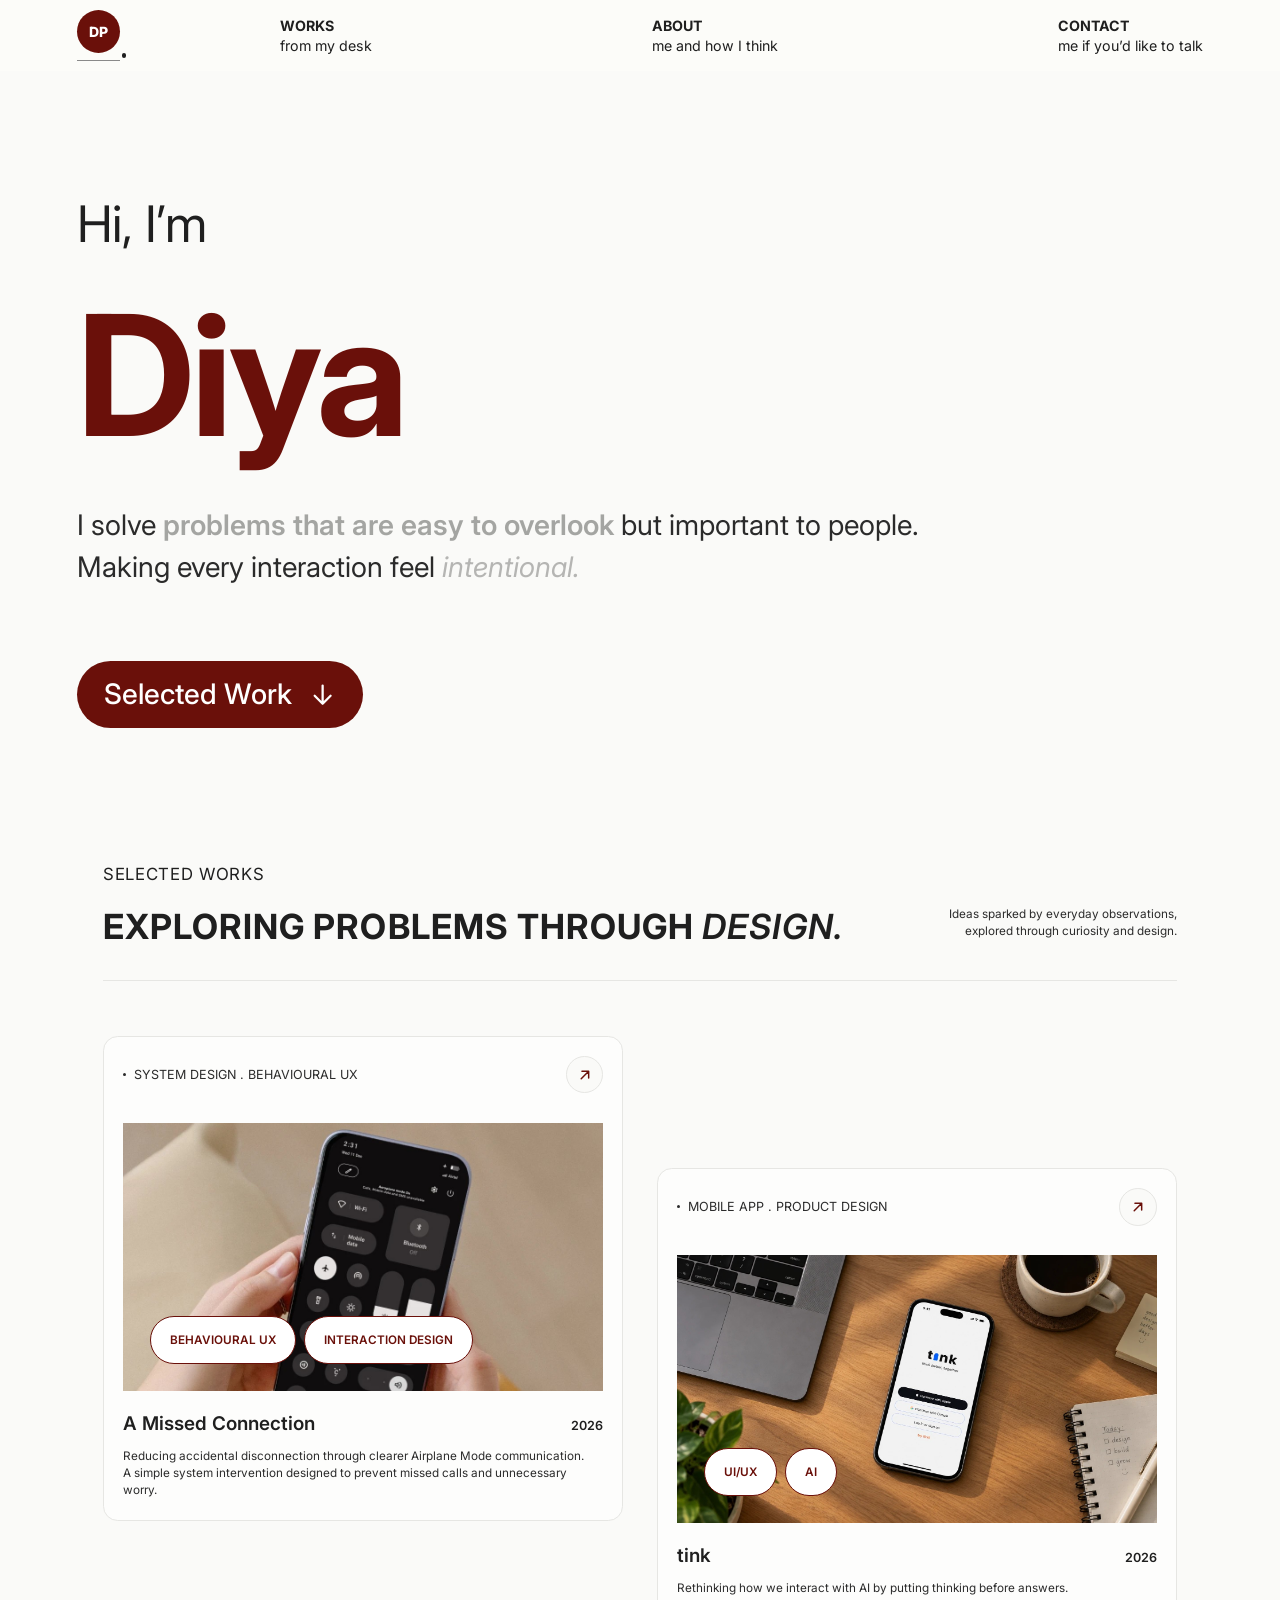
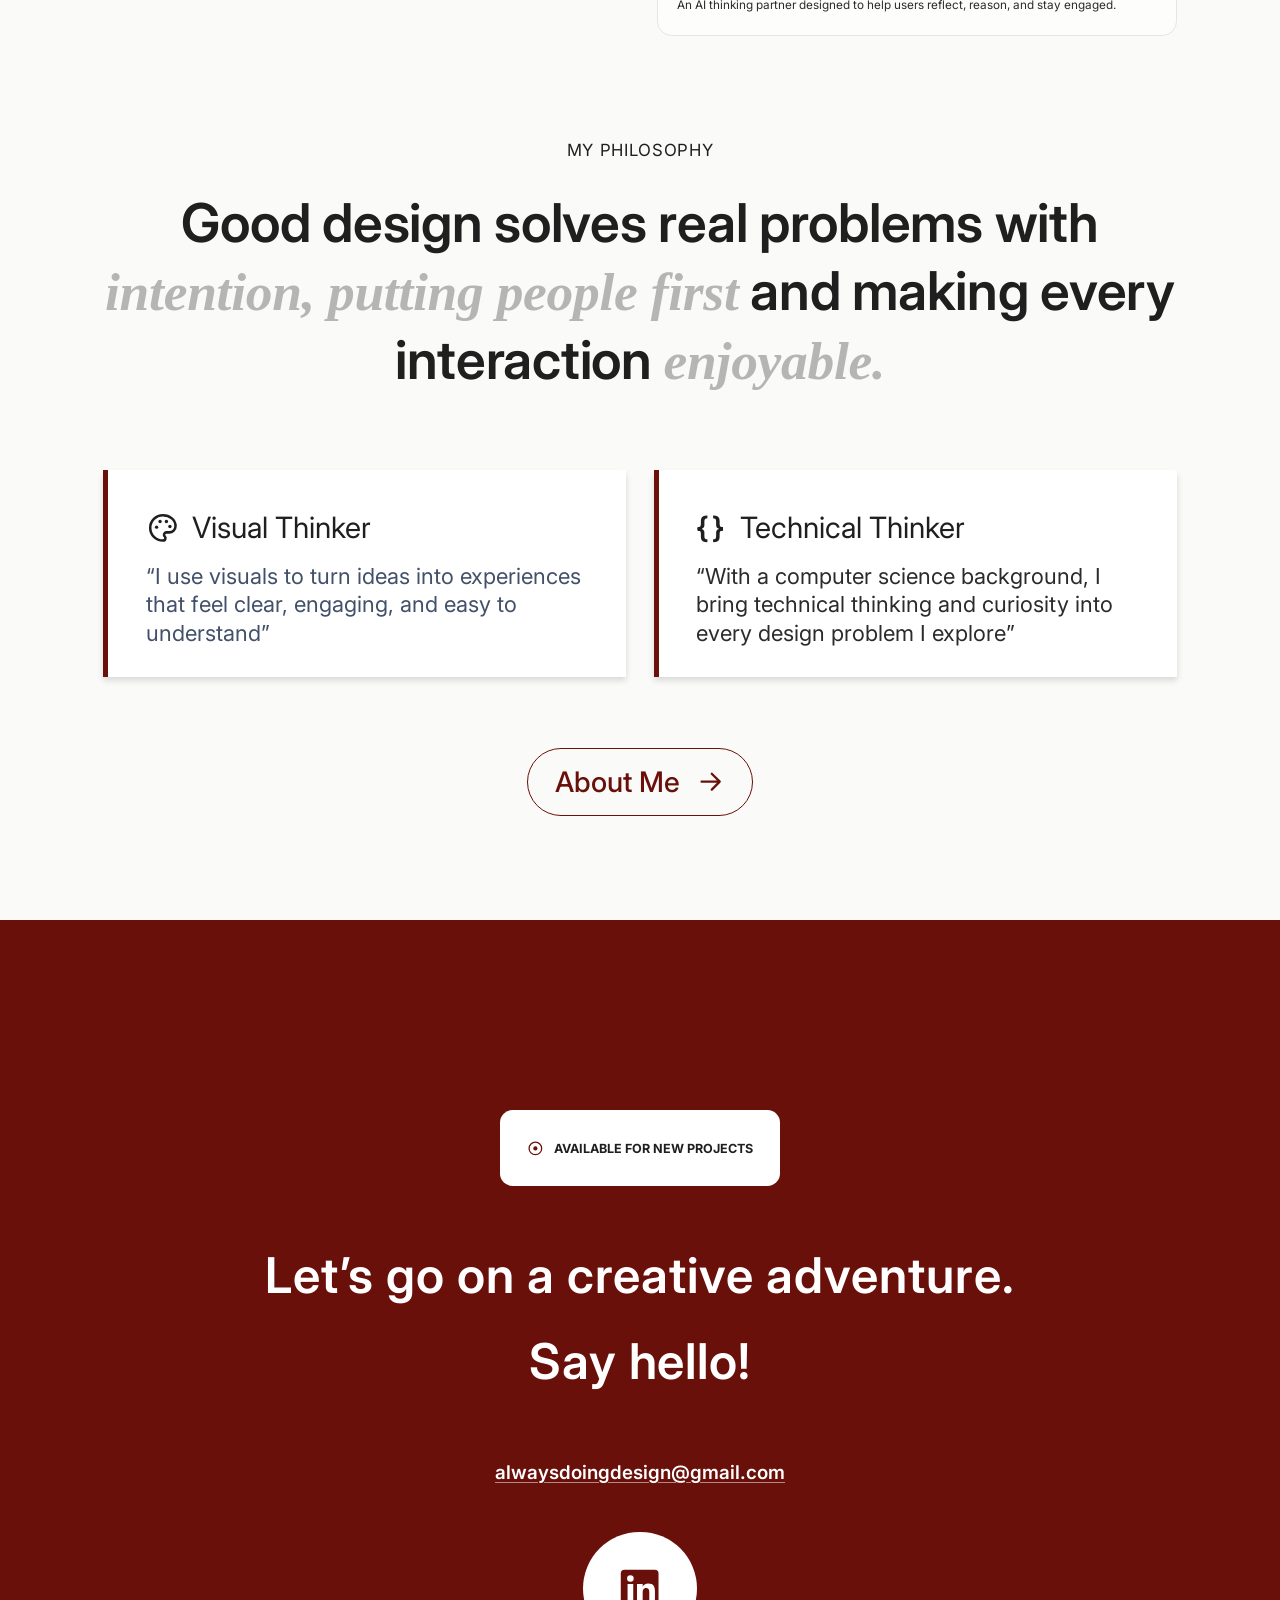
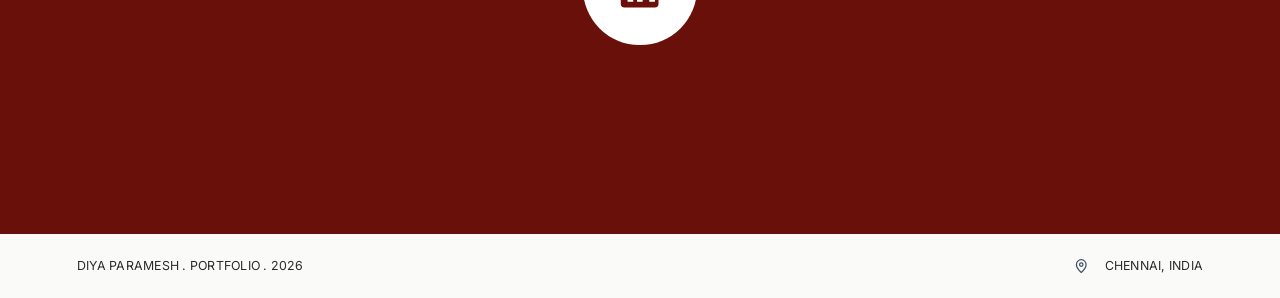
==== index.html @ 877770ba "Site-wide polish from a full audit - Add a DP favicon, theme colour and link-preview (Open Graph) ta" ====
<!doctype html>
<html lang="en">
<head>
  <meta charset="utf-8" />
  <meta name="viewport" content="width=device-width, initial-scale=1" />
  <title>Diya Paramesh · Portfolio</title>
  <meta name="description" content="Diya Paramesh — designer solving problems that are easy to overlook but important to people." />
  <link rel="icon" href="favicon.svg" type="image/svg+xml" />
  <meta name="theme-color" content="#fafaf8" />
  <meta property="og:type" content="website" />
  <meta property="og:title" content="Diya Paramesh · Portfolio" />
  <meta property="og:description" content="Diya Paramesh — designer solving problems that are easy to overlook but important to people." />
  <link rel="preconnect" href="https://fonts.googleapis.com" />
  <link rel="preconnect" href="https://fonts.gstatic.com" crossorigin />
  <link href="https://fonts.googleapis.com/css2?family=Inter:ital,wght@0,400;0,500;0,600;0,700;0,800;1,400;1,500;1,600&family=Tinos:ital,wght@1,700&display=swap" rel="stylesheet" />
  <link rel="stylesheet" href="styles.css" />
  <link rel="stylesheet" href="cursor.css" />
</head>
<body style="--cursor: #69100a">
  <header class="site-header">
    <div class="container header-inner">
      <a class="logo" href="index.html" aria-label="Diya Paramesh, home">
        <span class="logo-mark">DP</span>
        <span class="logo-dot" aria-hidden="true"></span>
      </a>
      <nav class="nav" aria-label="Main">
        <a href="#work"><strong>Works</strong><span>from my desk</span></a>
        <a href="#philosophy"><strong>About</strong><span>me and how I think</span></a>
        <a href="#contact"><strong>Contact</strong><span>me if you’d like to talk</span></a>
      </nav>
    </div>
  </header>

  <main>
    <section class="hero container">
      <p class="hero-hi">Hi, I’m</p>
      <h1 class="hero-name">Diya</h1>
      <p class="hero-text">
        I solve <b>problems that are easy to overlook</b> but important to people.<br />
        Making every interaction feel <i>intentional.</i>
      </p>
      <a class="btn btn-solid" href="#work">
        Selected Work
        <svg viewBox="0 0 24 24" aria-hidden="true"><path d="M12 4v16M5 13l7 7 7-7" /></svg>
      </a>
    </section>

    <section class="works container-narrow" id="work">
      <div class="works-head">
        <div>
          <p class="eyebrow">Selected Works</p>
          <h2 class="works-title">Exploring problems through <em>design.</em></h2>
        </div>
        <p class="works-blurb">Ideas sparked by everyday observations,<br />explored through curiosity and design.</p>
      </div>

      <div class="work-grid">
        <a class="work-card" href="missed-connection.html" data-cursor="View">
          <div class="work-meta">
            <span class="work-tags"><span class="bullet"></span>System Design . Behavioural UX</span>
            <span class="arrow-circle" aria-hidden="true">
              <svg viewBox="0 0 24 24"><path d="M7 17 17 7M8 7h9v9" /></svg>
            </span>
          </div>
          <div class="work-image">
            <img src="assets/work-missed-connection.jpg" alt="Hands holding a phone showing the control centre" loading="lazy" onerror="this.remove()" />
            <div class="pills">
              <span class="pill">Behavioural UX</span>
              <span class="pill">Interaction Design</span>
            </div>
          </div>
          <div class="work-title-row">
            <h3>A Missed Connection</h3>
            <span class="year">2026</span>
          </div>
          <p class="work-desc">
            Reducing accidental disconnection through clearer Airplane Mode communication.<br />
            A simple system intervention designed to prevent missed calls and unnecessary worry.
          </p>
        </a>

        <a class="work-card work-card-offset" href="tink.html" data-cursor="View">
          <div class="work-meta">
            <span class="work-tags"><span class="bullet"></span>Mobile App . Product Design</span>
            <span class="arrow-circle" aria-hidden="true">
              <svg viewBox="0 0 24 24"><path d="M7 17 17 7M8 7h9v9" /></svg>
            </span>
          </div>
          <div class="work-image">
            <img src="assets/work-tink.jpg" alt="The tink app on a phone lying on a wooden desk" loading="lazy" onerror="this.remove()" />
            <div class="pills">
              <span class="pill">UI/UX</span>
              <span class="pill">AI</span>
            </div>
          </div>
          <div class="work-title-row">
            <h3>tink</h3>
            <span class="year">2026</span>
          </div>
          <p class="work-desc">
            Rethinking how we interact with AI by putting thinking before answers.<br />
            An AI thinking partner designed to help users reflect, reason, and stay engaged.
          </p>
        </a>
      </div>
    </section>

    <section class="philosophy container-narrow" id="philosophy">
      <p class="eyebrow eyebrow-center">My Philosophy</p>
      <h2 class="philosophy-title">
        Good design solves real problems with
        <span class="serif">intention, putting people first</span> and making
        every interaction <span class="serif">enjoyable.</span>
      </h2>

      <div class="thinker-grid">
        <article class="thinker">
          <h3>
            <svg viewBox="0 0 24 24" aria-hidden="true">
              <path d="M12 3a9 9 0 0 0 0 18c1.1 0 1.8-.8 1.8-1.7 0-.5-.2-.9-.5-1.2-.3-.3-.5-.7-.5-1.2 0-.9.8-1.7 1.7-1.7h2A4.5 4.5 0 0 0 21 10.7C21 6.4 17 3 12 3Z" />
              <circle cx="7.5" cy="11.5" r="1.2" /><circle cx="10" cy="7.5" r="1.2" /><circle cx="14.5" cy="7.5" r="1.2" /><circle cx="17" cy="11" r="1.2" />
            </svg>
            Visual Thinker
          </h3>
          <p class="quote-blue">“I use visuals to turn ideas into experiences that feel clear, engaging, and easy to understand”</p>
        </article>
        <article class="thinker">
          <h3><span class="braces" aria-hidden="true">{}</span> Technical Thinker</h3>
          <p>“With a computer science background, I bring technical thinking and curiosity into every design problem I explore”</p>
        </article>
      </div>

      <div class="center">
        <a class="btn btn-outline" href="about.html">
          About Me
          <svg viewBox="0 0 24 24" aria-hidden="true"><path d="M4 12h16M13 5l7 7-7 7" /></svg>
        </a>
      </div>
    </section>
  </main>

  <footer>
    <section class="cta" id="contact">
      <span class="badge">
        <svg viewBox="0 0 24 24" aria-hidden="true"><circle cx="12" cy="12" r="9" /><circle class="fill" cx="12" cy="12" r="3" /></svg>
        Available for new projects
      </span>
      <h2>Let’s go on a creative adventure.<br />Say hello!</h2>
      <a class="email" href="mailto:alwaysdoingdesign@gmail.com">alwaysdoingdesign@gmail.com</a>
      <a class="social" href="https://www.linkedin.com/in/diyaparamesh" target="_blank" rel="noopener" aria-label="LinkedIn">
        <svg viewBox="0 0 24 24" aria-hidden="true"><path d="M4 2h16a2 2 0 0 1 2 2v16a2 2 0 0 1-2 2H4a2 2 0 0 1-2-2V4a2 2 0 0 1 2-2Zm1.6 7.6V19h3V9.6h-3Zm1.5-4.7a1.75 1.75 0 1 0 0 3.5 1.75 1.75 0 0 0 0-3.5ZM10.6 9.6V19h3v-4.9c0-1.3.3-2.5 1.9-2.5s1.6 1.5 1.6 2.6V19h3v-5.4c0-2.6-.6-4.3-3.6-4.3-1.4 0-2.4.8-2.8 1.5h-.1V9.6h-3Z" /></svg>
      </a>
    </section>
    <div class="bottom-bar container">
      <span>Diya Paramesh . Portfolio . 2026</span>
      <span class="location">
        <svg viewBox="0 0 24 24" aria-hidden="true"><path d="M12 21s-7-6.1-7-11.5a7 7 0 0 1 14 0C19 14.9 12 21 12 21Z" /><circle cx="12" cy="9.5" r="2.5" /></svg>
        Chennai, India
      </span>
    </div>
  </footer>
  <script src="cursor.js" defer></script>
</body>
</html>
---- styles.css ----
/* Sizes are written in design units (--u): 1u is one pixel of the
   773px-wide design. The 537u content column fills the viewport (capped
   at 1440px) less a side margin of 6vw, kept between 24px and 96px. */
:root {
  --gutter: clamp(24px, 6vw, 96px);
  --u: calc((min(100vw, 1440px) - 2 * var(--gutter)) / 537);
  /* Nav bar and footer keep the design's original scale. */
  --n: calc(min(100vw, 1440px) / 773);
  --maroon: #6a100a;
  --bg: #fafaf8;
  --ink: #1f1f1f;
  --text: #2b2b2b;
  --muted: #a4a5a2;
  --light: #b5b5b3;
  --line: #e6e6e3;
  --card: #fdfdfc;
  --blue: #42506a;
  --sans: "Inter", system-ui, -apple-system, "Segoe UI", sans-serif;
  --serif: "Tinos", "Times New Roman", Times, serif;
}

*, *::before, *::after { box-sizing: border-box; }

html { scroll-behavior: smooth; }

section[id] { scroll-margin-top: calc(40 * var(--u)); }

.cta { scroll-margin-top: 0; }

body {
  margin: 0;
  background: var(--bg);
  color: var(--text);
  font-family: var(--sans);
  -webkit-font-smoothing: antialiased;
  overflow-x: hidden;
}

h1, h2, h3, p { margin: 0; }
a { color: inherit; text-decoration: none; }
img { display: block; max-width: 100%; }

svg {
  fill: none;
  stroke: currentColor;
  stroke-width: 2;
  stroke-linecap: round;
  stroke-linejoin: round;
}

.container {
  width: calc(537 * var(--u));
  margin: 0 auto;
}

.container-narrow {
  width: calc(512 * var(--u));
  margin: 0 auto;
}

/* Header */

.site-header { background: #fcfcf9; }

.header-inner {
  display: flex;
  align-items: center;
  height: calc(42.94 * var(--n));
}

.logo {
  position: relative;
  display: inline-block;
  padding-bottom: calc(4 * var(--n));
  border-bottom: 1px solid #8a8a8a;
  flex-shrink: 0;
}

.logo-mark {
  display: grid;
  place-items: center;
  width: calc(26 * var(--n));
  height: calc(26 * var(--n));
  border-radius: 50%;
  background: var(--maroon);
  color: #fff;
  font-weight: 800;
  font-size: calc(8.5 * var(--n));
  letter-spacing: -0.04em;
}

.logo-dot {
  position: absolute;
  right: calc(-4 * var(--n));
  bottom: calc(1 * var(--n));
  width: calc(3 * var(--n));
  height: calc(3 * var(--n));
  border-radius: 50%;
  background: var(--ink);
}

.nav {
  flex: 1;
  display: flex;
  justify-content: space-between;
  margin-left: calc(97 * var(--n));
}

.nav a {
  display: flex;
  flex-direction: column;
  gap: calc(2 * var(--n));
  font-size: max(calc(8.59 * var(--n)), 11px);
  color: var(--ink);
}

.nav strong {
  font-weight: 700;
  text-transform: uppercase;
}

.nav a:hover strong { color: var(--maroon); }

/* Hero */

.hero { padding-top: calc(58 * var(--u)); }

.hero-hi {
  font-size: calc(24 * var(--u));
  color: var(--ink);
  letter-spacing: -0.01em;
}

.hero-name {
  margin-top: calc(14 * var(--u));
  font-size: calc(80 * var(--u));
  line-height: 1.1;
  font-weight: 700;
  letter-spacing: -0.02em;
  color: var(--maroon);
}

.hero-text {
  margin-top: calc(18 * var(--u));
  font-size: calc(13.5 * var(--u));
  line-height: calc(20 * var(--u));
  color: var(--text);
}

.hero-text b { font-weight: 600; color: var(--muted); }
.hero-text i { color: var(--light); }

/* Buttons */

.btn {
  display: inline-flex;
  align-items: center;
  gap: calc(8 * var(--u));
  height: calc(32 * var(--u));
  padding: 0 calc(13 * var(--u));
  border-radius: 999px;
  font-size: calc(13.5 * var(--u));
  font-weight: 500;
  transition: background-color 0.2s, color 0.2s, transform 0.2s;
}

.btn svg {
  width: calc(13 * var(--u));
  height: calc(13 * var(--u));
}

.btn-solid {
  margin-top: calc(34 * var(--u));
  background: var(--maroon);
  color: #fff;
}

.btn-solid:hover { background: #4f0b07; }

.btn-outline {
  border: 1px solid var(--maroon);
  color: var(--maroon);
}

.btn-outline:hover {
  background: var(--maroon);
  color: #fff;
}

/* Selected works */

.works { margin-top: 136px; }

.eyebrow {
  font-size: max(calc(8 * var(--u)), 11px);
  text-transform: uppercase;
  letter-spacing: 0.04em;
  color: var(--ink);
}

.works-head {
  display: flex;
  align-items: flex-end;
  justify-content: space-between;
  gap: calc(16 * var(--u));
  padding-bottom: calc(16 * var(--u));
  border-bottom: 1px solid var(--line);
}

.works-title {
  margin-top: calc(10 * var(--u));
  font-size: calc(16.5 * var(--u));
  font-weight: 700;
  text-transform: uppercase;
  letter-spacing: 0.03em;
  color: var(--ink);
}

.works-title em { font-weight: 600; }

.works-blurb {
  flex-shrink: 0;
  padding-bottom: calc(3 * var(--u));
  font-size: max(calc(5.6 * var(--u)), 11px);
  line-height: 1.45;
  text-align: right;
  color: var(--text);
}

.work-grid {
  display: grid;
  grid-template-columns: 1fr 1fr;
  gap: calc(16 * var(--u));
  align-items: start;
  padding: calc(26 * var(--u)) 0 0;
}

.work-card {
  display: block;
  padding: calc(9 * var(--u)) calc(9 * var(--u)) calc(10 * var(--u));
  background: var(--card);
  border: 1px solid var(--line);
  border-radius: calc(7 * var(--u));
  transition: transform 0.25s, box-shadow 0.25s;
}

.work-card:hover {
  transform: translateY(-3px);
  box-shadow: 0 10px 24px rgba(0, 0, 0, 0.06);
}

.work-card-offset { margin-top: calc(63 * var(--u)); }

.work-meta {
  display: flex;
  align-items: center;
  justify-content: space-between;
  min-height: calc(18 * var(--u));
}

.work-tags {
  display: inline-flex;
  align-items: center;
  gap: calc(4 * var(--u));
  font-size: max(calc(6 * var(--u)), 11px);
  text-transform: uppercase;
  color: var(--text);
}

.bullet {
  width: 3px;
  height: 3px;
  border-radius: 50%;
  background: currentColor;
}

.arrow-circle {
  display: grid;
  place-items: center;
  width: max(calc(18 * var(--u)), 26px);
  height: max(calc(18 * var(--u)), 26px);
  border: 1px solid var(--line);
  border-radius: 50%;
  background: var(--bg);
  color: var(--maroon);
  transition: background-color 0.3s, border-color 0.3s, color 0.3s;
}

.arrow-circle svg {
  width: 50%;
  height: 50%;
  transition: transform 0.3s ease;
}

/* On hover the button fills maroon and the arrow turns to point right. */
.work-card:hover .arrow-circle {
  background: var(--maroon);
  border-color: var(--maroon);
  color: #fff;
}

.work-card:hover .arrow-circle svg { transform: rotate(45deg); }

.work-image {
  position: relative;
  margin-top: calc(14 * var(--u));
  aspect-ratio: 229 / 128;
  overflow: hidden;
  background: #e9e5df;
}

.work-image img {
  width: 100%;
  height: 100%;
  object-fit: cover;
}

.pills {
  position: absolute;
  left: calc(13 * var(--u));
  right: calc(13 * var(--u));
  bottom: calc(13 * var(--u));
  display: flex;
  flex-wrap: wrap;
  gap: calc(4 * var(--u));
}

.pill {
  display: inline-flex;
  align-items: center;
  height: max(calc(23 * var(--u)), 28px);
  padding: 0 max(calc(9 * var(--u)), 11px);
  border: 1px solid var(--maroon);
  border-radius: 999px;
  background: #fff;
  color: var(--maroon);
  font-size: max(calc(5.6 * var(--u)), 11px);
  font-weight: 600;
  text-transform: uppercase;
  white-space: nowrap;
}

.work-title-row {
  display: flex;
  align-items: baseline;
  justify-content: space-between;
  margin-top: calc(10 * var(--u));
}

.work-title-row h3 {
  font-size: max(calc(9 * var(--u)), 15px);
  font-weight: 600;
  color: var(--ink);
}

.year {
  font-size: max(calc(6 * var(--u)), 11px);
  font-weight: 600;
  color: var(--ink);
}

.work-desc {
  margin-top: calc(6 * var(--u));
  font-size: max(calc(5.6 * var(--u)), 11px);
  line-height: 1.45;
  color: var(--text);
}

/* Philosophy */

.philosophy { margin-top: 104px; }

.eyebrow-center { text-align: center; }

.philosophy-title {
  margin-top: calc(14 * var(--u));
  font-size: calc(25.5 * var(--u));
  line-height: calc(32 * var(--u));
  font-weight: 600;
  text-align: center;
  color: var(--ink);
  letter-spacing: -0.005em;
}

.serif {
  font-family: var(--serif);
  font-style: italic;
  font-weight: 700;
  color: var(--light);
}

.thinker-grid {
  display: grid;
  grid-template-columns: 1fr 1fr;
  gap: calc(13 * var(--u));
  margin-top: calc(36 * var(--u));
}

.thinker {
  padding: calc(19 * var(--u)) calc(18 * var(--u)) calc(14 * var(--u));
  background: #fff;
  border-left: calc(2.5 * var(--u)) solid var(--maroon);
  box-shadow: 0 calc(2 * var(--u)) calc(3 * var(--u)) rgba(0, 0, 0, 0.14);
}

.thinker h3 {
  display: flex;
  align-items: center;
  gap: calc(6 * var(--u));
  font-size: max(calc(14 * var(--u)), 17px);
  font-weight: 400;
  color: var(--ink);
}

.thinker h3 svg {
  width: 1.15em;
  height: 1.15em;
  stroke-width: 1.8;
}

.thinker h3 circle {
  fill: currentColor;
  stroke: none;
}

.braces {
  font-weight: 600;
  letter-spacing: 0.08em;
}

.thinker p {
  margin-top: calc(8 * var(--u));
  font-size: max(calc(10.5 * var(--u)), 14px);
  line-height: 1.3;
  color: var(--text);
}

.thinker .quote-blue { color: var(--blue); }

.center {
  display: flex;
  justify-content: center;
  margin-top: calc(34 * var(--u));
}

/* Contact */

footer { margin-top: 104px; }

.cta {
  display: flex;
  flex-direction: column;
  align-items: center;
  padding: calc(91 * var(--u)) 20px calc(90 * var(--u));
  background: var(--maroon);
  color: #fff;
  text-align: center;
}

.badge {
  display: inline-flex;
  align-items: center;
  gap: calc(5 * var(--u));
  height: calc(36 * var(--u));
  padding: 0 calc(13 * var(--u));
  border-radius: calc(6 * var(--u));
  background: #fff;
  color: var(--ink);
  font-size: max(calc(6 * var(--u)), 11px);
  font-weight: 700;
  text-transform: uppercase;
  transition: transform 0.35s cubic-bezier(.2, .9, .3, 1.4), box-shadow 0.35s;
}

/* Available for new projects: pops on hover, and its dot pulses. */
.badge:hover {
  transform: translateY(-3px) scale(1.08);
  box-shadow: 0 12px 28px -8px rgba(0, 0, 0, 0.45), 0 0 0 6px rgba(255, 255, 255, 0.12);
}

.badge:hover .fill {
  transform-origin: center;
  transform-box: fill-box;
  animation: badge-pulse 0.9s ease-in-out infinite;
}

@keyframes badge-pulse {
  50% { transform: scale(1.6); }
}

.badge svg {
  width: max(calc(8 * var(--u)), 12px);
  height: max(calc(8 * var(--u)), 12px);
  color: var(--maroon);
  stroke-width: 1.8;
}

.badge .fill {
  fill: currentColor;
  stroke: none;
}

.cta h2 {
  margin-top: calc(22 * var(--u));
  font-size: calc(23.5 * var(--u));
  line-height: calc(41 * var(--u));
  font-weight: 600;
  letter-spacing: 0.02em;
}

.email {
  margin-top: calc(27 * var(--u));
  font-size: max(calc(9 * var(--u)), 14px);
  font-weight: 600;
  text-decoration: underline;
  text-decoration-thickness: 1px;
  text-underline-offset: 3px;
  text-decoration-color: rgba(255, 255, 255, 0.5);
}

.email:hover { text-decoration-color: #fff; }

.social {
  display: grid;
  place-items: center;
  width: calc(54 * var(--u));
  height: calc(54 * var(--u));
  margin-top: calc(23 * var(--u));
  border-radius: 50%;
  background: #fff;
  color: var(--maroon);
  transition: transform 0.2s;
}

.social:hover { transform: scale(1.06); }

.social svg {
  width: 40%;
  height: 40%;
  fill: currentColor;
  stroke: none;
}

.bottom-bar {
  display: flex;
  align-items: center;
  justify-content: space-between;
  gap: 16px;
  min-height: calc(38.65 * var(--n));
  font-size: max(calc(7.5 * var(--n)), 11px);
  letter-spacing: 0.02em;
  text-transform: uppercase;
  color: var(--text);
}

.location {
  display: inline-flex;
  align-items: center;
  gap: calc(9 * var(--n));
}

.location svg {
  width: max(calc(10 * var(--n)), 14px);
  height: max(calc(10 * var(--n)), 14px);
  color: var(--blue);
  stroke-width: 1.8;
}

/* Tablet and phone: fixed scale, single-column layout */

@media (max-width: 720px) {
  :root { --u: 1.2px; --n: 1.2px; }

  .container,
  .container-narrow {
    width: auto;
    margin-left: 24px;
    margin-right: 24px;
  }

  .header-inner { height: 64px; }

  /* Same nav type as the other pages, with comfortable tap targets. */
  .nav a { font-size: 13px; padding: 12px 0; }

  .nav { margin-left: 32px; }

  .hero { padding-top: 56px; }

  .works-head {
    flex-direction: column;
    align-items: flex-start;
  }

  .works-blurb { text-align: left; }

  .work-grid,
  .thinker-grid { grid-template-columns: 1fr; }

  .work-card-offset { margin-top: 0; }

  .philosophy-title { font-size: 26px; line-height: 34px; }

  .cta h2 { font-size: 24px; line-height: 36px; }

  .bottom-bar { padding: 20px 0; font-size: 12px; }
}

@media (max-width: 480px) {
  .nav { margin-left: 20px; }
  .nav span { display: none; }

  .hero-name { font-size: 84px; }

  .hero-text br { display: none; }

  .cta h2 { font-size: 22px; line-height: 32px; }

  .bottom-bar {
    flex-direction: column;
    align-items: flex-start;
    gap: 8px;
  }
}
---- cursor.css ----
/* Magnetic cursor: a precise dot and a thin ring. Near buttons and links
   the ring wraps around them and they lean toward the pointer. Mouse and
   trackpad only; touch devices keep their normal behaviour. */
.has-cursor,
.has-cursor * { cursor: none !important; }

.c-ring,
.c-dot {
  position: fixed;
  top: 0;
  left: 0;
  z-index: 9999;
  pointer-events: none;
  opacity: 0;
  transition: opacity 0.25s;
}

.cursor-in .c-ring,
.cursor-in .c-dot { opacity: 1; }

.c-dot i,
.c-ring i {
  position: absolute;
  left: 0;
  top: 0;
  display: grid;
  place-items: center;
  transform: translate(-50%, -50%);
}

.c-dot i {
  width: 6px;
  height: 6px;
  border-radius: 50%;
  background: var(--c, #69100a);
  transition: opacity 0.2s, background-color 0.25s;
}

.c-ring i {
  box-sizing: border-box;
  border: 1.5px solid var(--c, #69100a);
  font: 600 14px/1 "Inter", system-ui, sans-serif;
  letter-spacing: 0.02em;
  color: var(--c-text, #fff);
  transition: background-color 0.3s, border-color 0.25s, opacity 0.25s;
}

.c-ring i::after {
  content: attr(data-label);
  opacity: 0;
  transform: scale(0.6);
  transition: opacity 0.2s, transform 0.35s;
}

/* Wrapped around a button or link. */
.c-ring.is-magnet i { background: color-mix(in srgb, var(--c, #69100a) 8%, transparent); }

.c-dot.is-magnet i { opacity: 0; }

/* Over a project: a solid "View" bubble. */
.c-ring.is-view i { background: var(--c, #69100a); }

.c-ring.is-view i::after { opacity: 1; transform: none; }

.c-dot.is-view i { opacity: 0; }
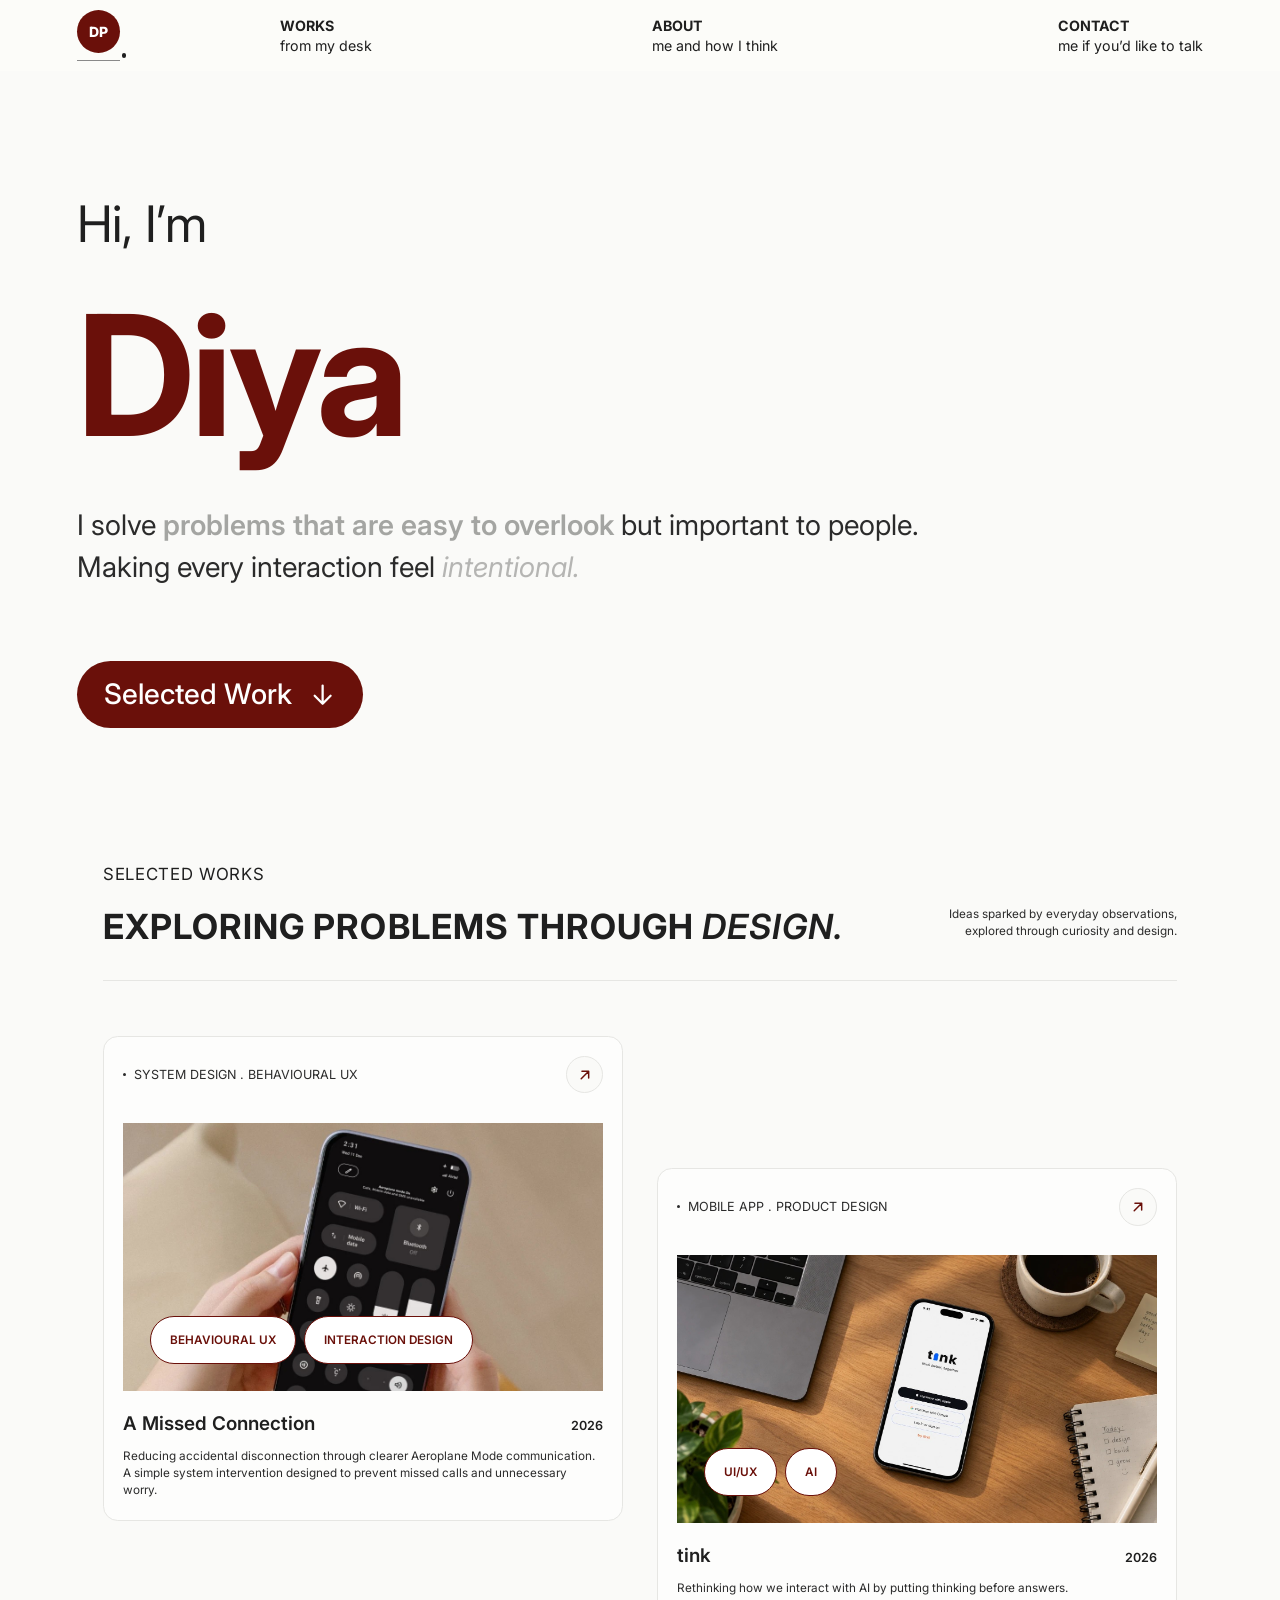
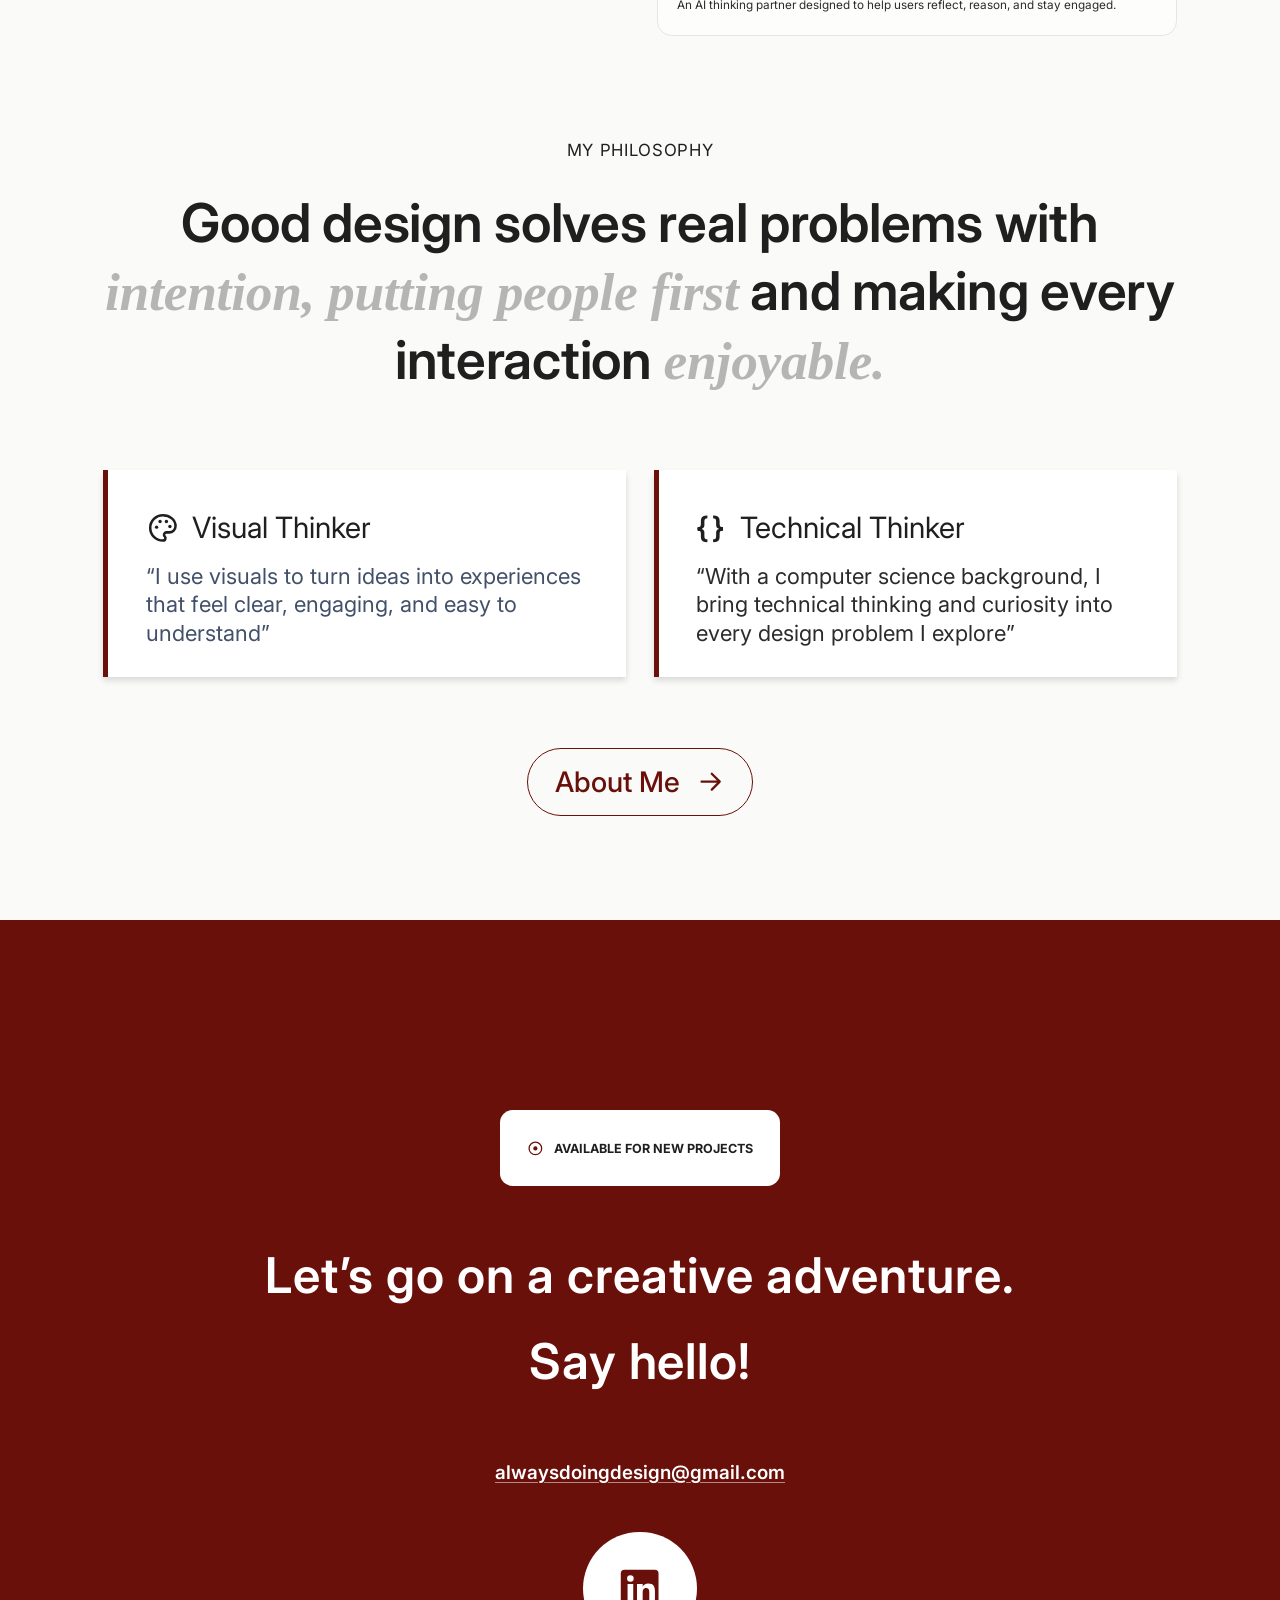
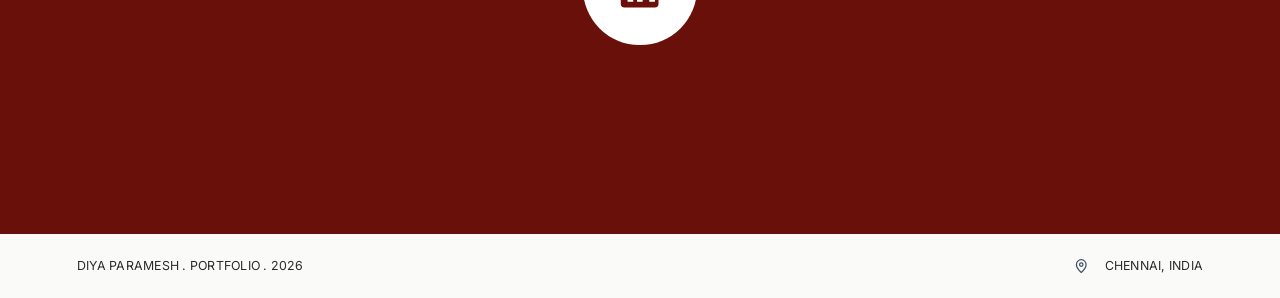
==== commit 5c80ee94: "A Missed Connection: wording fixes and sharper lock screens - Say Aeroplane, not Airplane, everywher" ====
--- a/index.html
+++ b/index.html
@@ -74,7 +74,7 @@
             <span class="year">2026</span>
           </div>
           <p class="work-desc">
-            Reducing accidental disconnection through clearer Airplane Mode communication.<br />
+            Reducing accidental disconnection through clearer Aeroplane Mode communication.<br />
             A simple system intervention designed to prevent missed calls and unnecessary worry.
           </p>
         </a>
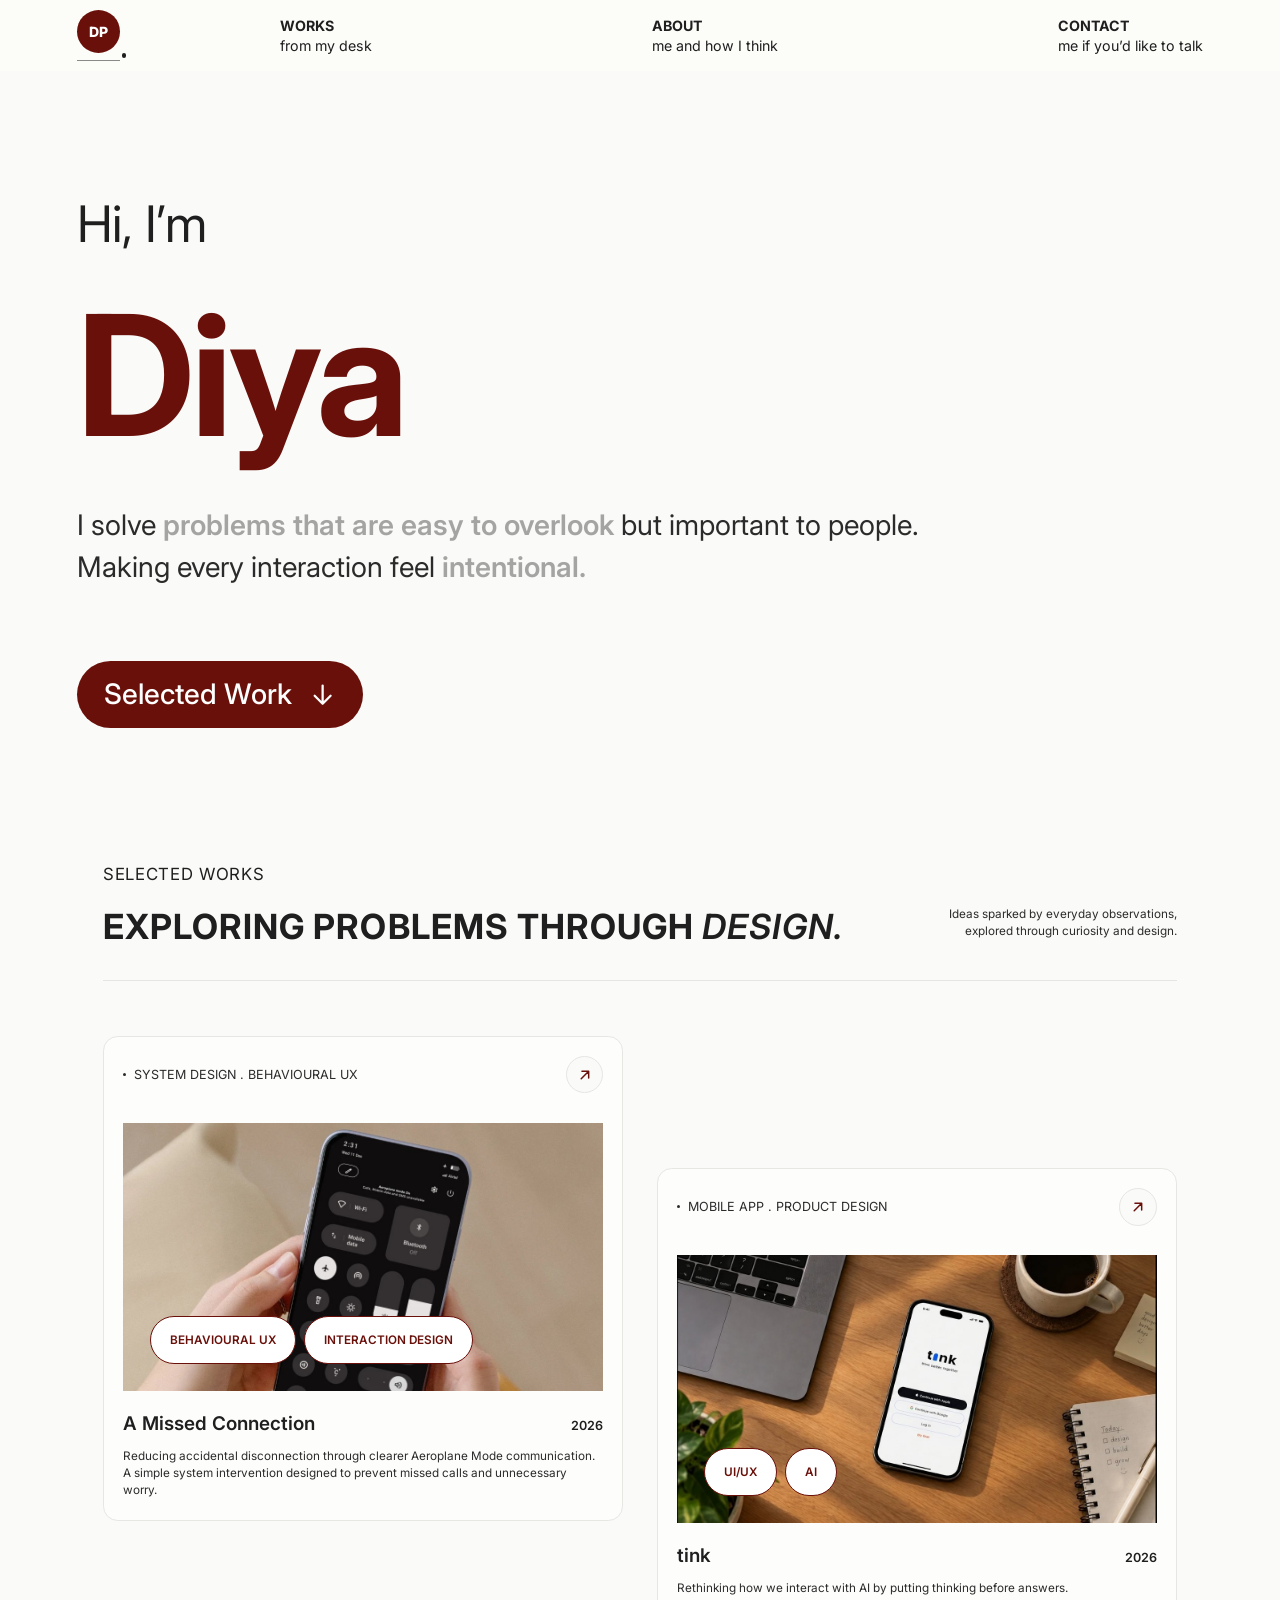
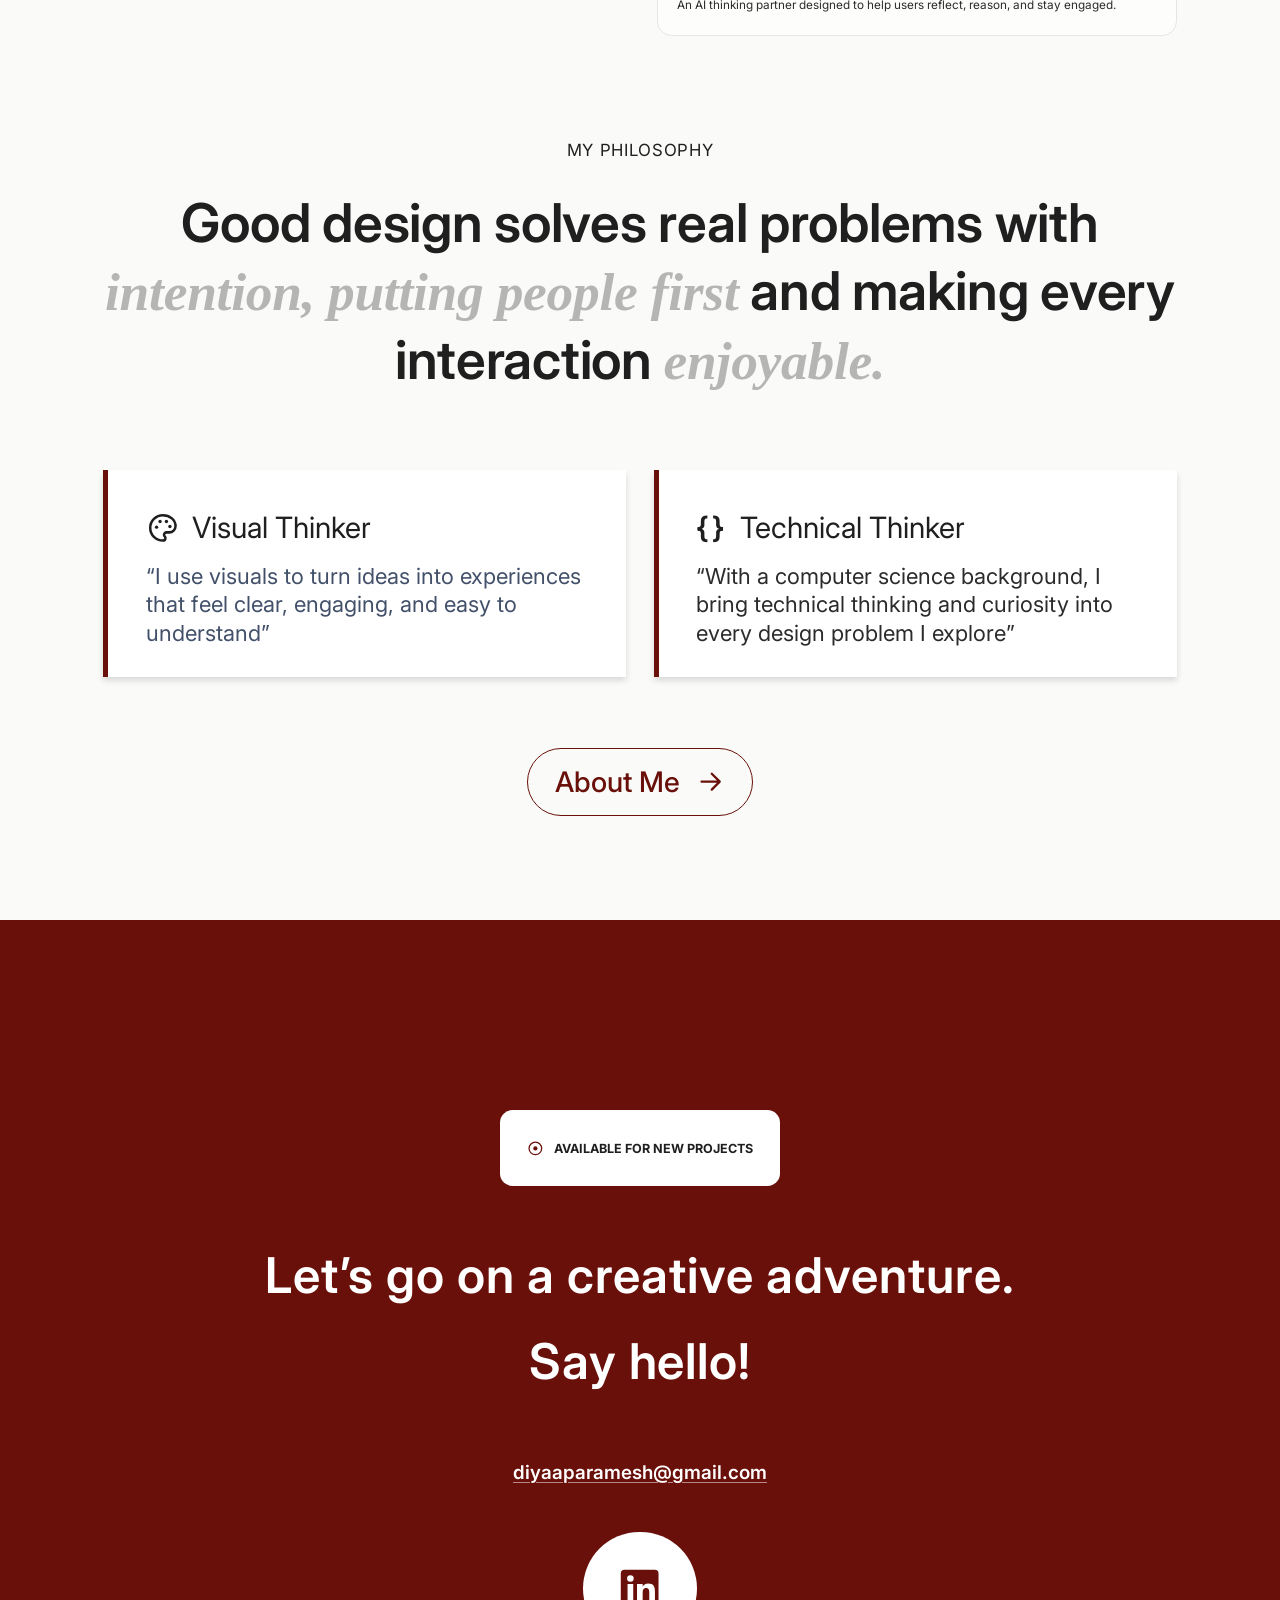
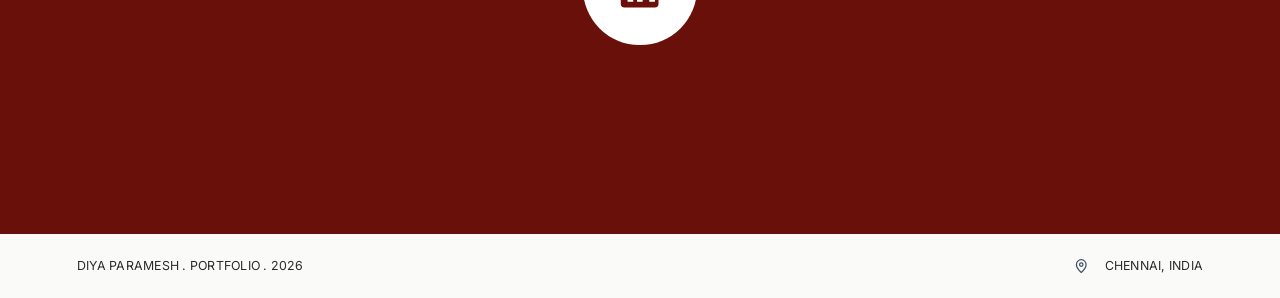
==== commit 9536c915: "Use diyaaparamesh@gmail.com as the contact email Co-Authored-By: Claude Opus 5.5 <noreply@anthropic." ====
--- a/index.html
+++ b/index.html
@@ -8,6 +8,12 @@
   <link rel="icon" href="favicon.svg" type="image/svg+xml" />
   <meta name="theme-color" content="#fafaf8" />
   <meta property="og:type" content="website" />
+  <meta property="og:url" content="https://diyaparameshportfolio.vercel.app/" />
+  <meta property="og:image" content="https://diyaparameshportfolio.vercel.app/assets/share/home.jpg" />
+  <meta property="og:image:width" content="1200" />
+  <meta property="og:image:height" content="630" />
+  <meta name="twitter:card" content="summary_large_image" />
+  <link rel="canonical" href="https://diyaparameshportfolio.vercel.app/" />
   <meta property="og:title" content="Diya Paramesh · Portfolio" />
   <meta property="og:description" content="Diya Paramesh — designer solving problems that are easy to overlook but important to people." />
   <link rel="preconnect" href="https://fonts.googleapis.com" />
@@ -55,7 +61,7 @@
       </div>
 
       <div class="work-grid">
-        <a class="work-card" href="missed-connection.html" data-cursor="View">
+        <a class="work-card" href="missed-connection.html" data-cursor-plain>
           <div class="work-meta">
             <span class="work-tags"><span class="bullet"></span>System Design . Behavioural UX</span>
             <span class="arrow-circle" aria-hidden="true">
@@ -79,7 +85,7 @@
           </p>
         </a>
 
-        <a class="work-card work-card-offset" href="tink.html" data-cursor="View">
+        <a class="work-card work-card-offset" href="tink.html" data-cursor-plain>
           <div class="work-meta">
             <span class="work-tags"><span class="bullet"></span>Mobile App . Product Design</span>
             <span class="arrow-circle" aria-hidden="true">
@@ -146,7 +152,7 @@
         Available for new projects
       </span>
       <h2>Let’s go on a creative adventure.<br />Say hello!</h2>
-      <a class="email" href="mailto:alwaysdoingdesign@gmail.com">alwaysdoingdesign@gmail.com</a>
+      <a class="email" href="mailto:diyaaparamesh@gmail.com">diyaaparamesh@gmail.com</a>
       <a class="social" href="https://www.linkedin.com/in/diyaparamesh" target="_blank" rel="noopener" aria-label="LinkedIn">
         <svg viewBox="0 0 24 24" aria-hidden="true"><path d="M4 2h16a2 2 0 0 1 2 2v16a2 2 0 0 1-2 2H4a2 2 0 0 1-2-2V4a2 2 0 0 1 2-2Zm1.6 7.6V19h3V9.6h-3Zm1.5-4.7a1.75 1.75 0 1 0 0 3.5 1.75 1.75 0 0 0 0-3.5ZM10.6 9.6V19h3v-4.9c0-1.3.3-2.5 1.9-2.5s1.6 1.5 1.6 2.6V19h3v-5.4c0-2.6-.6-4.3-3.6-4.3-1.4 0-2.4.8-2.8 1.5h-.1V9.6h-3Z" /></svg>
       </a>
--- a/styles.css
+++ b/styles.css
@@ -148,7 +148,12 @@
 }
 
 .hero-text b { font-weight: 600; color: var(--muted); }
-.hero-text i { color: var(--light); }
+/* Same treatment as the bold phrase above it. */
+.hero-text i {
+  font-style: normal;
+  font-weight: 600;
+  color: var(--muted);
+}
 
 /* Buttons */
 
@@ -583,7 +588,11 @@
   /* Same nav type as the other pages, with comfortable tap targets. */
   .nav a { font-size: 13px; padding: 12px 0; }
 
-  .nav { margin-left: 32px; }
+  /* Phones and small tablets: the monogram and the three links share the
+     row with equal gaps between all four. */
+  .header-inner { justify-content: space-between; }
+
+  .nav { display: contents; }
 
   .hero { padding-top: 56px; }
 
@@ -607,7 +616,6 @@
 }
 
 @media (max-width: 480px) {
-  .nav { margin-left: 20px; }
   .nav span { display: none; }
 
   .hero-name { font-size: 84px; }
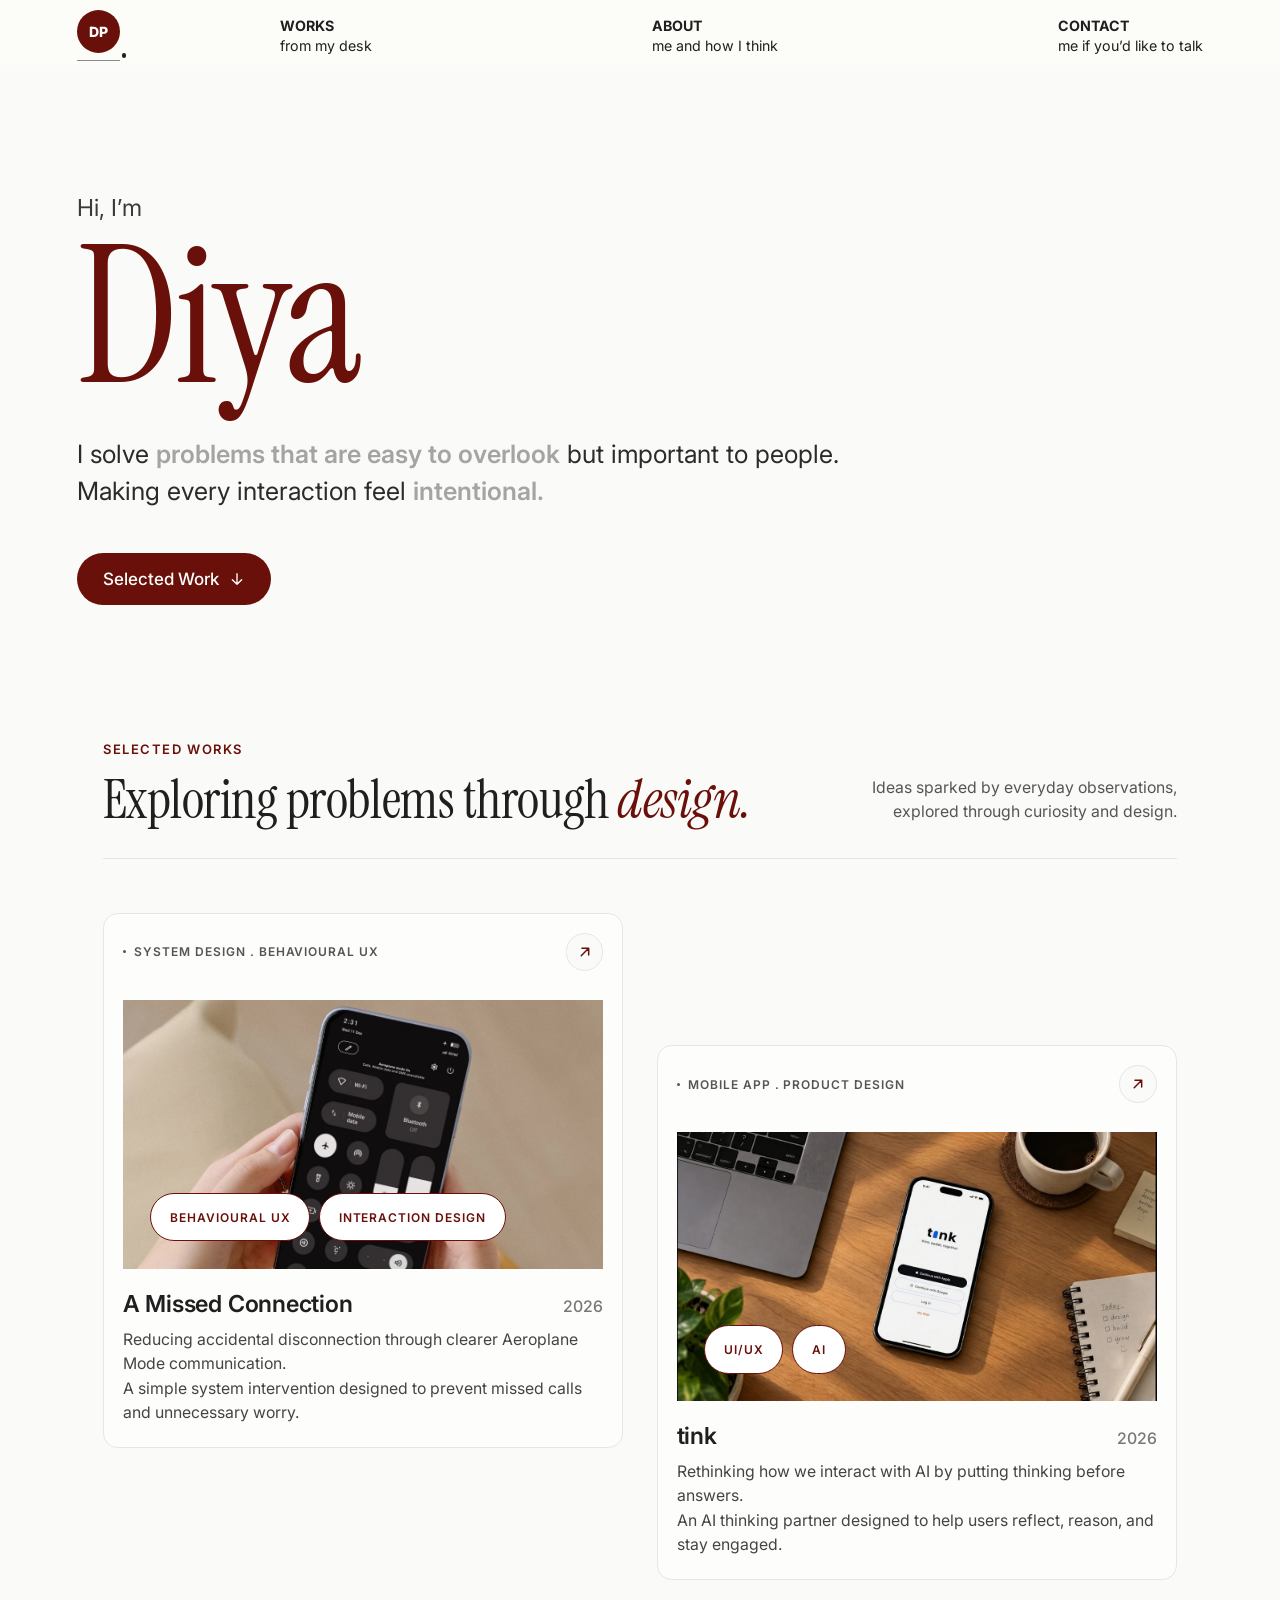
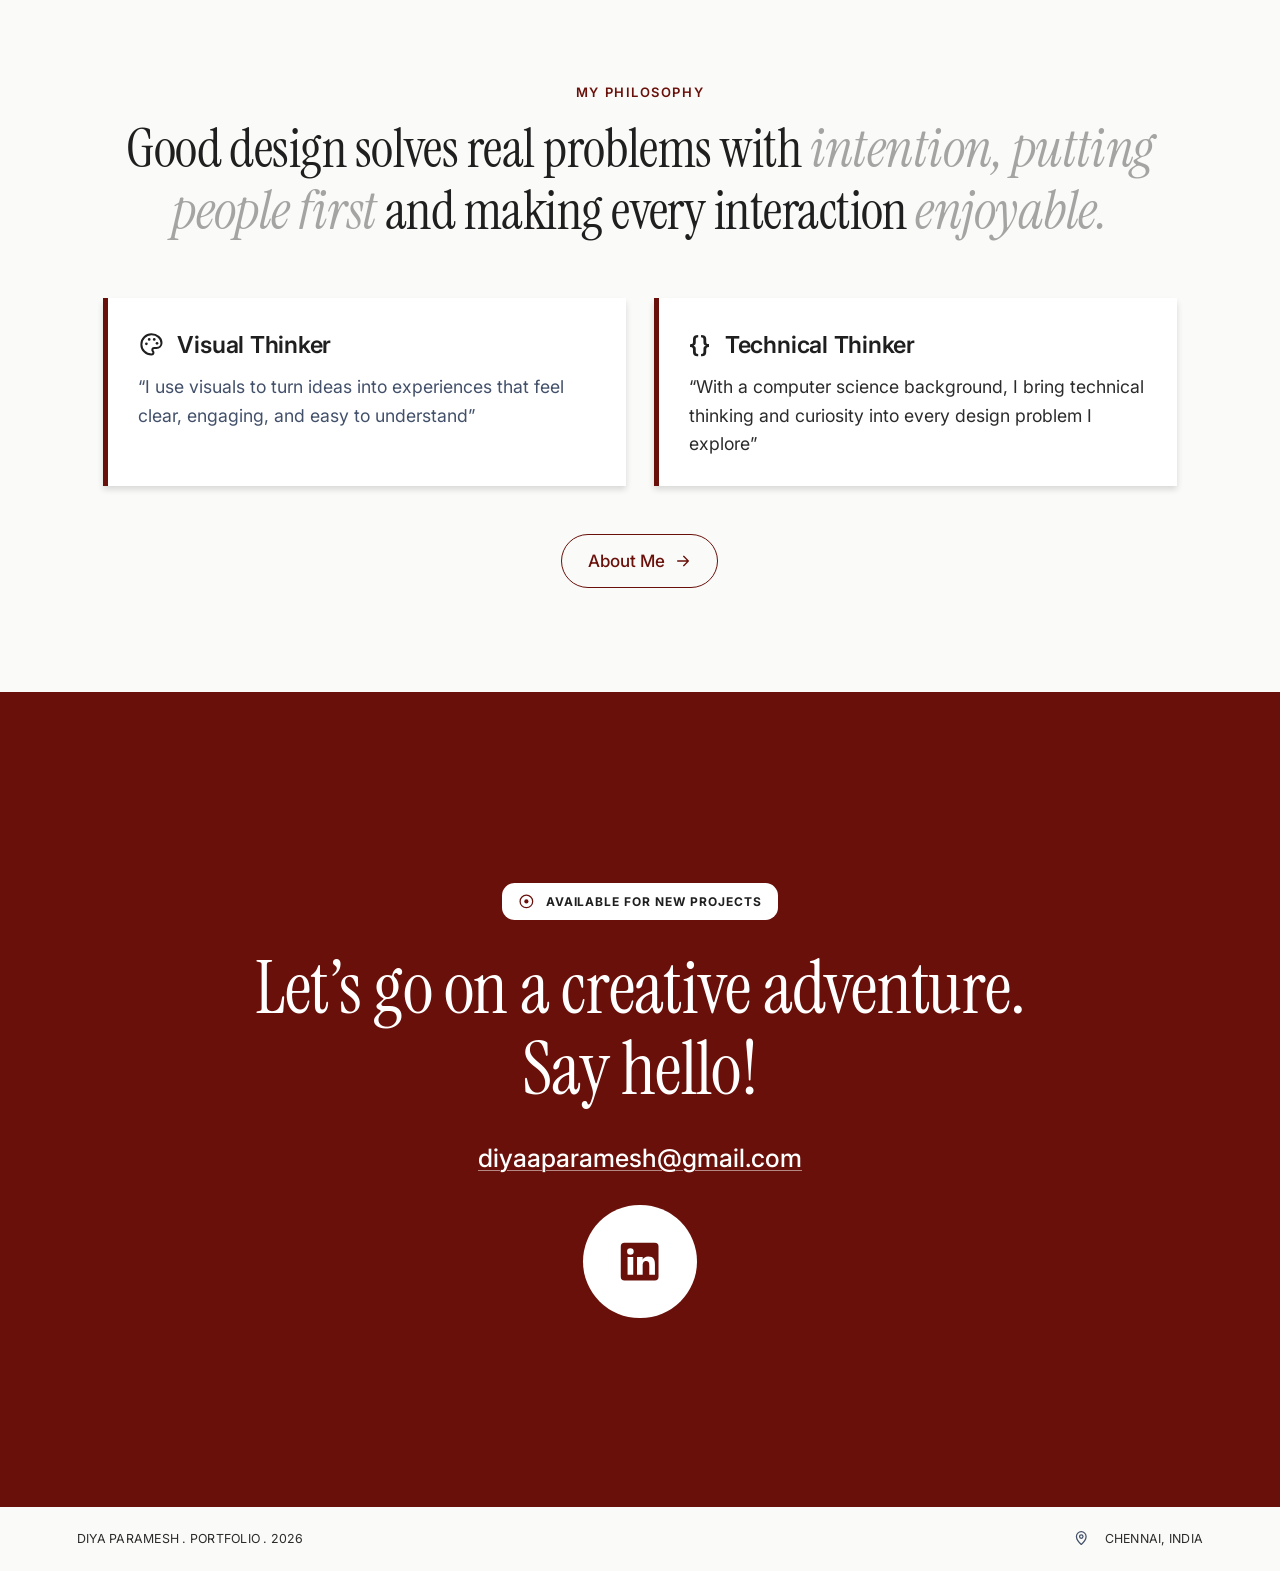
==== commit a0348c8a: "New type system, applied to the home page type.css holds one scale (label, small, body, lead, h3, h2" ====
--- a/index.html
+++ b/index.html
@@ -18,7 +18,8 @@
   <meta property="og:description" content="Diya Paramesh — designer solving problems that are easy to overlook but important to people." />
   <link rel="preconnect" href="https://fonts.googleapis.com" />
   <link rel="preconnect" href="https://fonts.gstatic.com" crossorigin />
-  <link href="https://fonts.googleapis.com/css2?family=Inter:ital,wght@0,400;0,500;0,600;0,700;0,800;1,400;1,500;1,600&family=Tinos:ital,wght@1,700&display=swap" rel="stylesheet" />
+  <link href="https://fonts.googleapis.com/css2?family=Inter:wght@400;500;600;700;800&family=Instrument+Serif:ital@0;1&display=swap" rel="stylesheet" />
+  <link rel="stylesheet" href="type.css" />
   <link rel="stylesheet" href="styles.css" />
   <link rel="stylesheet" href="cursor.css" />
 </head>
@@ -151,7 +152,7 @@
         <svg viewBox="0 0 24 24" aria-hidden="true"><circle cx="12" cy="12" r="9" /><circle class="fill" cx="12" cy="12" r="3" /></svg>
         Available for new projects
       </span>
-      <h2>Let’s go on a creative adventure.<br />Say hello!</h2>
+      <h2>Let’s go on a creative adventure.<br /> Say hello!</h2>
       <a class="email" href="mailto:diyaaparamesh@gmail.com">diyaaparamesh@gmail.com</a>
       <a class="social" href="https://www.linkedin.com/in/diyaparamesh" target="_blank" rel="noopener" aria-label="LinkedIn">
         <svg viewBox="0 0 24 24" aria-hidden="true"><path d="M4 2h16a2 2 0 0 1 2 2v16a2 2 0 0 1-2 2H4a2 2 0 0 1-2-2V4a2 2 0 0 1 2-2Zm1.6 7.6V19h3V9.6h-3Zm1.5-4.7a1.75 1.75 0 1 0 0 3.5 1.75 1.75 0 0 0 0-3.5ZM10.6 9.6V19h3v-4.9c0-1.3.3-2.5 1.9-2.5s1.6 1.5 1.6 2.6V19h3v-5.4c0-2.6-.6-4.3-3.6-4.3-1.4 0-2.4.8-2.8 1.5h-.1V9.6h-3Z" /></svg>
--- a/type.css
+++ b/type.css
@@ -0,0 +1,20 @@
+/* Type system shared by every page.
+   Two families: Instrument Serif for display and section headings, Inter
+   for everything you read. One scale, so every size has a job. */
+:root {
+  --display: "Instrument Serif", "Iowan Old Style", Georgia, serif;
+  --text: "Inter", system-ui, -apple-system, "Segoe UI", sans-serif;
+
+  --fs-label: 13px;                              /* eyebrows, tags, captions */
+  --fs-small: clamp(15px, 0.3vw + 12px, 16px);  /* meta, secondary copy */
+  --fs-body: clamp(16px, 0.6vw + 10px, 19px);   /* paragraphs */
+  --fs-lead: clamp(19px, 1.5vw + 6px, 30px);    /* intros, standfirsts */
+  --fs-h3: clamp(20px, 1.2vw + 8px, 28px);      /* card and item titles */
+  --fs-h2: clamp(34px, 3.6vw + 8px, 64px);      /* section headings */
+  --fs-h1: clamp(44px, 5vw + 10px, 88px);       /* page titles */
+  --fs-display: clamp(104px, 15vw, 220px);      /* the name on the home page */
+
+  --lh-body: 1.6;
+  --lh-tight: 1.08;
+  --tracking-label: 0.12em;
+}
--- a/styles.css
+++ b/styles.css
@@ -16,7 +16,7 @@
   --card: #fdfdfc;
   --blue: #42506a;
   --sans: "Inter", system-ui, -apple-system, "Segoe UI", sans-serif;
-  --serif: "Tinos", "Times New Roman", Times, serif;
+  --serif: "Instrument Serif", Georgia, serif;
 }
 
 *, *::before, *::after { box-sizing: border-box; }
@@ -608,21 +608,13 @@
 
   .work-card-offset { margin-top: 0; }
 
-  .philosophy-title { font-size: 26px; line-height: 34px; }
-
-  .cta h2 { font-size: 24px; line-height: 36px; }
-
   .bottom-bar { padding: 20px 0; font-size: 12px; }
 }
 
 @media (max-width: 480px) {
   .nav span { display: none; }
 
-  .hero-name { font-size: 84px; }
-
   .hero-text br { display: none; }
-
-  .cta h2 { font-size: 22px; line-height: 32px; }
 
   .bottom-bar {
     flex-direction: column;
@@ -630,3 +622,179 @@
     gap: 8px;
   }
 }
+
+/* ---------------------------------------------------------------
+   Typography (type.css holds the scale). Every text element on the
+   home page maps to one step of it.
+   --------------------------------------------------------------- */
+
+/* Hero */
+.hero-hi {
+  font-size: var(--fs-h3);
+  letter-spacing: 0;
+  color: #3a3a3a;
+}
+
+.hero-name {
+  margin-top: 4px;
+  font-family: var(--display);
+  font-size: var(--fs-display);
+  font-weight: 400;
+  line-height: 0.95;
+  letter-spacing: -0.02em;
+}
+
+.hero-text {
+  max-width: 34em;
+  margin-top: 28px;
+  font-size: var(--fs-lead);
+  line-height: 1.45;
+}
+
+.hero-text b,
+.hero-text i { font-weight: 600; }
+
+.btn {
+  height: auto;
+  padding: 16px 26px;
+  font-size: 17px;
+  gap: 10px;
+}
+
+.btn svg { width: 16px; height: 16px; }
+
+.btn-solid { margin-top: 44px; }
+
+/* Shared label style: small, tracked caps in the accent colour */
+.eyebrow {
+  font-size: var(--fs-label);
+  font-weight: 600;
+  letter-spacing: var(--tracking-label);
+  color: var(--maroon);
+}
+
+/* Selected works */
+.works-head { gap: 32px; padding-bottom: 28px; }
+
+.works-title {
+  margin-top: 14px;
+  font-family: var(--display);
+  font-size: var(--fs-h2);
+  font-weight: 400;
+  line-height: var(--lh-tight);
+  letter-spacing: -0.01em;
+  text-transform: none;
+}
+
+.works-title em {
+  font-style: italic;
+  font-weight: 400;
+  color: var(--maroon);
+}
+
+.works-blurb {
+  max-width: 22em;
+  font-size: var(--fs-small);
+  line-height: 1.5;
+  color: #555;
+}
+
+.work-tags,
+.pill {
+  font-size: 12px;
+  font-weight: 600;
+  letter-spacing: 0.08em;
+}
+
+.work-tags { color: #555; }
+
+.work-title-row { margin-top: 20px; }
+
+.work-title-row h3 {
+  font-size: var(--fs-h3);
+  font-weight: 600;
+  letter-spacing: -0.01em;
+}
+
+.year {
+  font-size: var(--fs-small);
+  font-weight: 500;
+  color: #777;
+}
+
+.work-desc {
+  margin-top: 10px;
+  font-size: var(--fs-small);
+  line-height: 1.55;
+  color: #444;
+}
+
+/* My philosophy */
+.philosophy-title {
+  max-width: 20em;
+  margin: 18px auto 0;
+  font-family: var(--display);
+  font-size: var(--fs-h2);
+  font-weight: 400;
+  line-height: 1.15;
+  letter-spacing: -0.01em;
+}
+
+.serif {
+  font-family: var(--display);
+  font-style: italic;
+  font-weight: 400;
+  color: var(--muted);
+}
+
+.thinker-grid { margin-top: 56px; }
+
+.thinker { padding: 32px 30px 28px; }
+
+.thinker h3 {
+  font-size: var(--fs-h3);
+  font-weight: 600;
+  letter-spacing: -0.01em;
+}
+
+.thinker p {
+  margin-top: 14px;
+  font-size: var(--fs-body);
+  line-height: var(--lh-body);
+}
+
+.center { margin-top: 48px; }
+
+/* Contact */
+.badge {
+  height: auto;
+  padding: 10px 16px;
+  font-size: 12px;
+  letter-spacing: 0.08em;
+}
+
+.cta h2 {
+  margin-top: 28px;
+  font-family: var(--display);
+  font-size: var(--fs-h1);
+  font-weight: 400;
+  line-height: 1.1;
+  letter-spacing: -0.01em;
+}
+
+.email {
+  margin-top: 32px;
+  font-size: var(--fs-lead);
+  font-weight: 500;
+}
+
+.social { margin-top: 32px; }
+
+@media (max-width: 720px) {
+  .hero-text br,
+  .cta h2 br { display: none; }
+
+  .works-head { gap: 16px; }
+
+  .thinker { padding: 24px 20px; }
+}
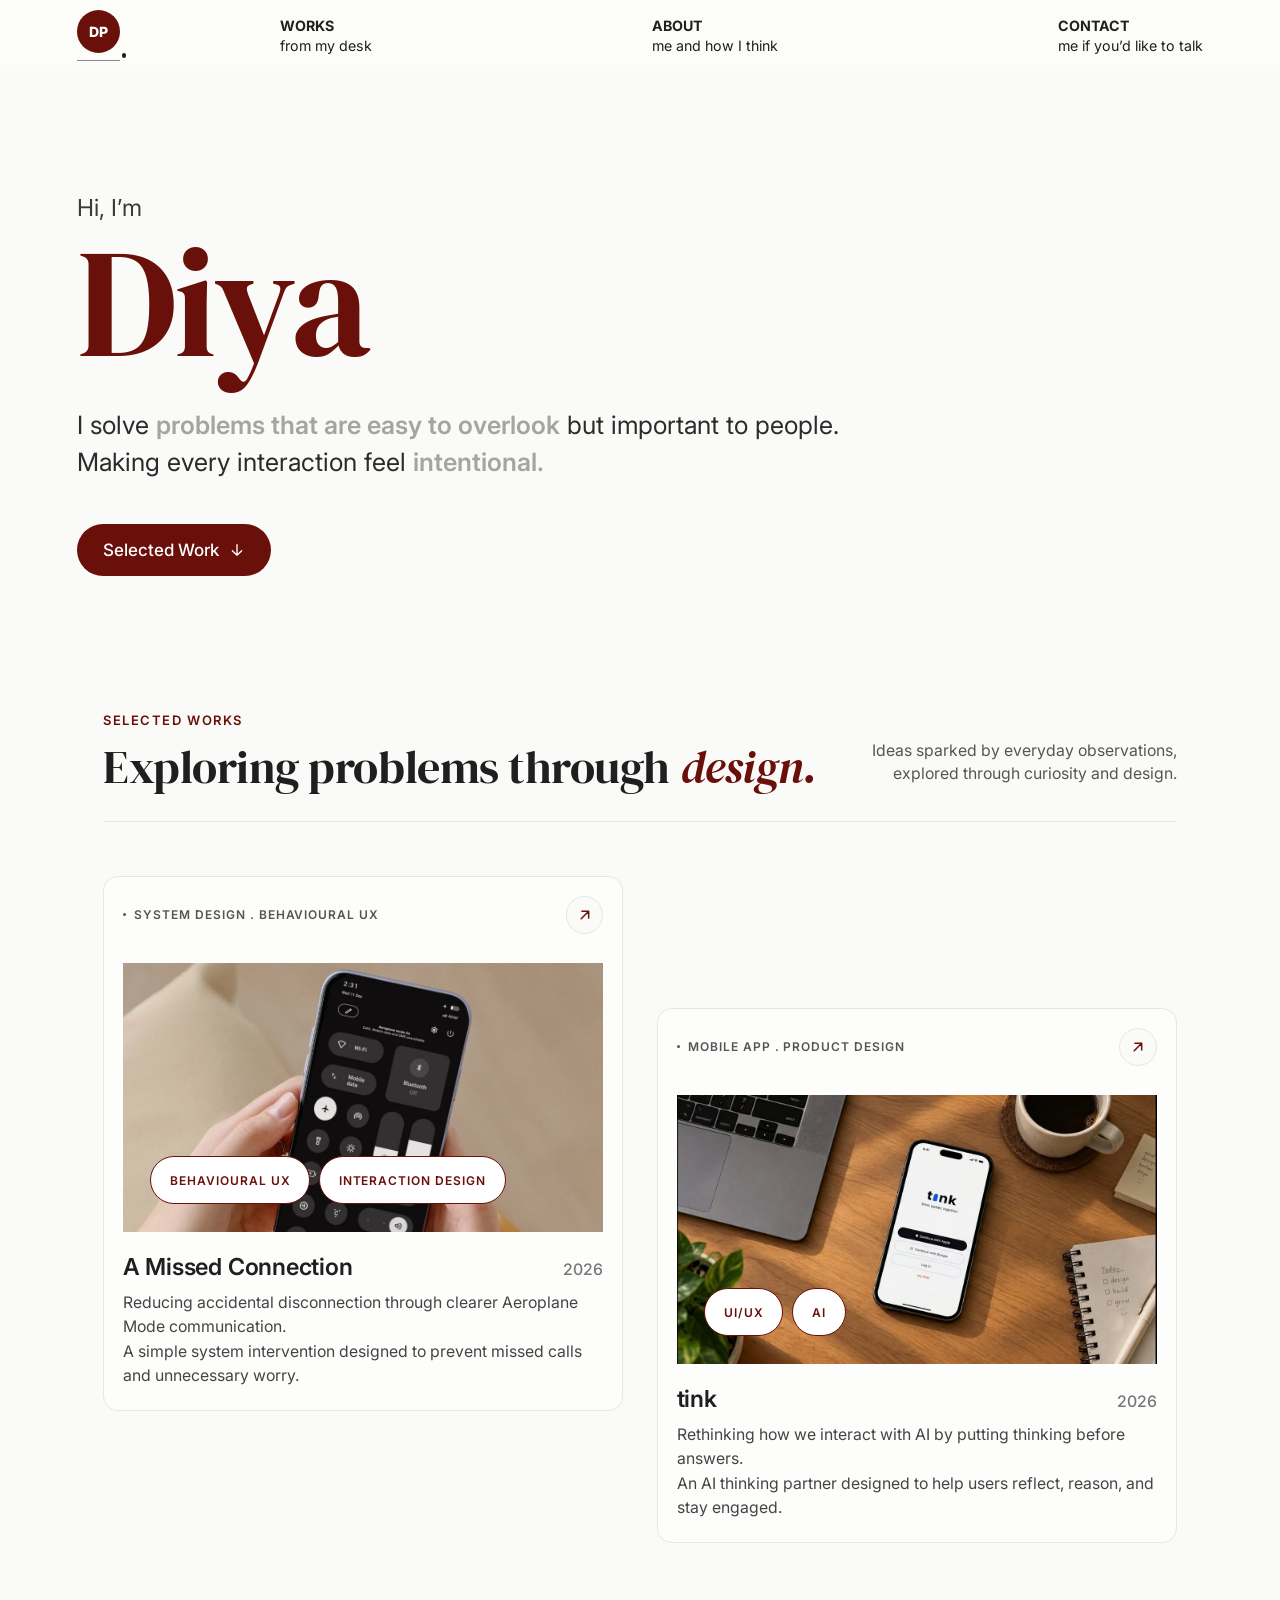
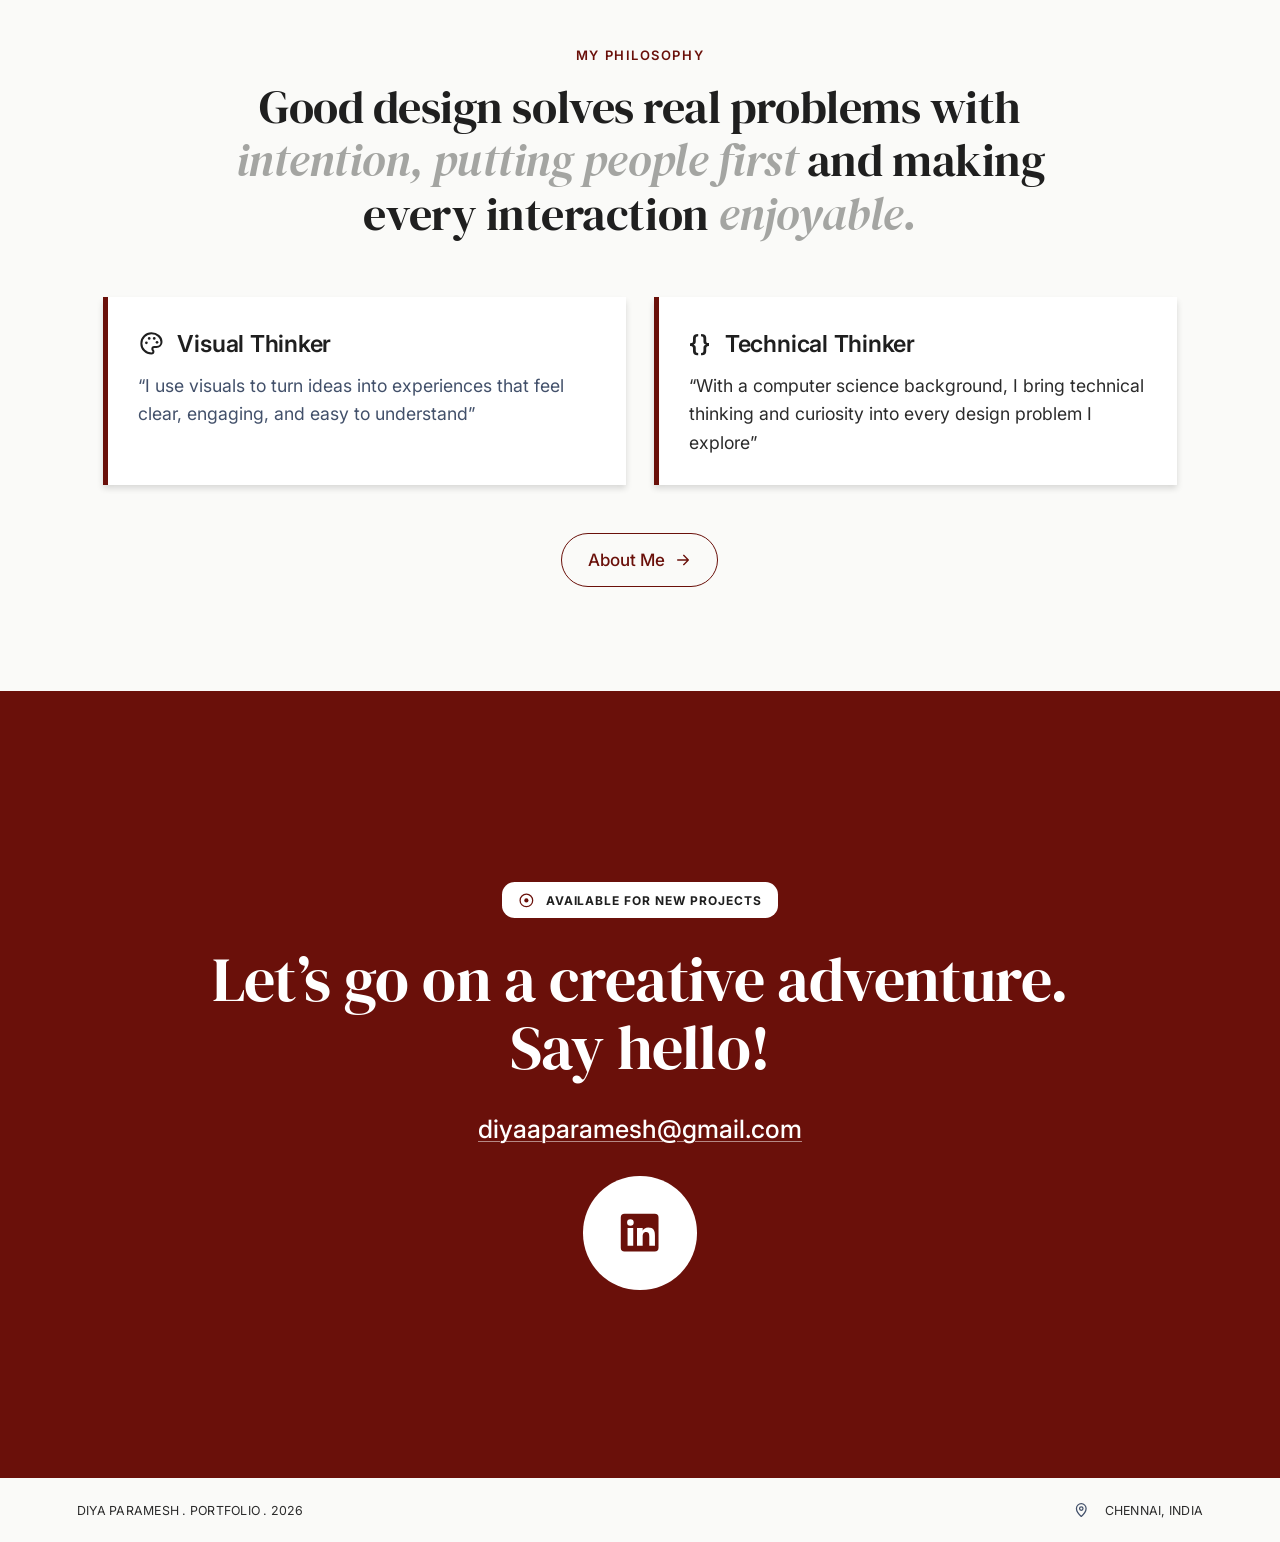
==== commit 679a7cdd: "Use DM Serif Display for headings Slightly smaller top steps of the scale, since it is wider and hea" ====
--- a/index.html
+++ b/index.html
@@ -18,7 +18,7 @@
   <meta property="og:description" content="Diya Paramesh — designer solving problems that are easy to overlook but important to people." />
   <link rel="preconnect" href="https://fonts.googleapis.com" />
   <link rel="preconnect" href="https://fonts.gstatic.com" crossorigin />
-  <link href="https://fonts.googleapis.com/css2?family=Inter:wght@400;500;600;700;800&family=Instrument+Serif:ital@0;1&display=swap" rel="stylesheet" />
+  <link href="https://fonts.googleapis.com/css2?family=Inter:wght@400;500;600;700;800&family=DM+Serif+Display:ital@0;1&display=swap" rel="stylesheet" />
   <link rel="stylesheet" href="type.css" />
   <link rel="stylesheet" href="styles.css" />
   <link rel="stylesheet" href="cursor.css" />
--- a/type.css
+++ b/type.css
@@ -1,8 +1,8 @@
 /* Type system shared by every page.
-   Two families: Instrument Serif for display and section headings, Inter
+   Two families: DM Serif Display for display and section headings, Inter
    for everything you read. One scale, so every size has a job. */
 :root {
-  --display: "Instrument Serif", "Iowan Old Style", Georgia, serif;
+  --display: "DM Serif Display", "Iowan Old Style", Georgia, serif;
   --text: "Inter", system-ui, -apple-system, "Segoe UI", sans-serif;
 
   --fs-label: 13px;                              /* eyebrows, tags, captions */
@@ -10,9 +10,9 @@
   --fs-body: clamp(16px, 0.6vw + 10px, 19px);   /* paragraphs */
   --fs-lead: clamp(19px, 1.5vw + 6px, 30px);    /* intros, standfirsts */
   --fs-h3: clamp(20px, 1.2vw + 8px, 28px);      /* card and item titles */
-  --fs-h2: clamp(34px, 3.6vw + 8px, 64px);      /* section headings */
-  --fs-h1: clamp(44px, 5vw + 10px, 88px);       /* page titles */
-  --fs-display: clamp(104px, 15vw, 220px);      /* the name on the home page */
+  --fs-h2: clamp(32px, 3vw + 8px, 54px);        /* section headings */
+  --fs-h1: clamp(40px, 4.2vw + 8px, 72px);      /* page titles */
+  --fs-display: clamp(96px, 12vw, 176px);       /* the name on the home page */
 
   --lh-body: 1.6;
   --lh-tight: 1.08;
--- a/styles.css
+++ b/styles.css
@@ -16,7 +16,7 @@
   --card: #fdfdfc;
   --blue: #42506a;
   --sans: "Inter", system-ui, -apple-system, "Segoe UI", sans-serif;
-  --serif: "Instrument Serif", Georgia, serif;
+  --serif: "DM Serif Display", Georgia, serif;
 }
 
 *, *::before, *::after { box-sizing: border-box; }
@@ -640,8 +640,8 @@
   font-family: var(--display);
   font-size: var(--fs-display);
   font-weight: 400;
-  line-height: 0.95;
-  letter-spacing: -0.02em;
+  line-height: 1;
+  letter-spacing: -0.015em;
 }
 
 .hero-text {
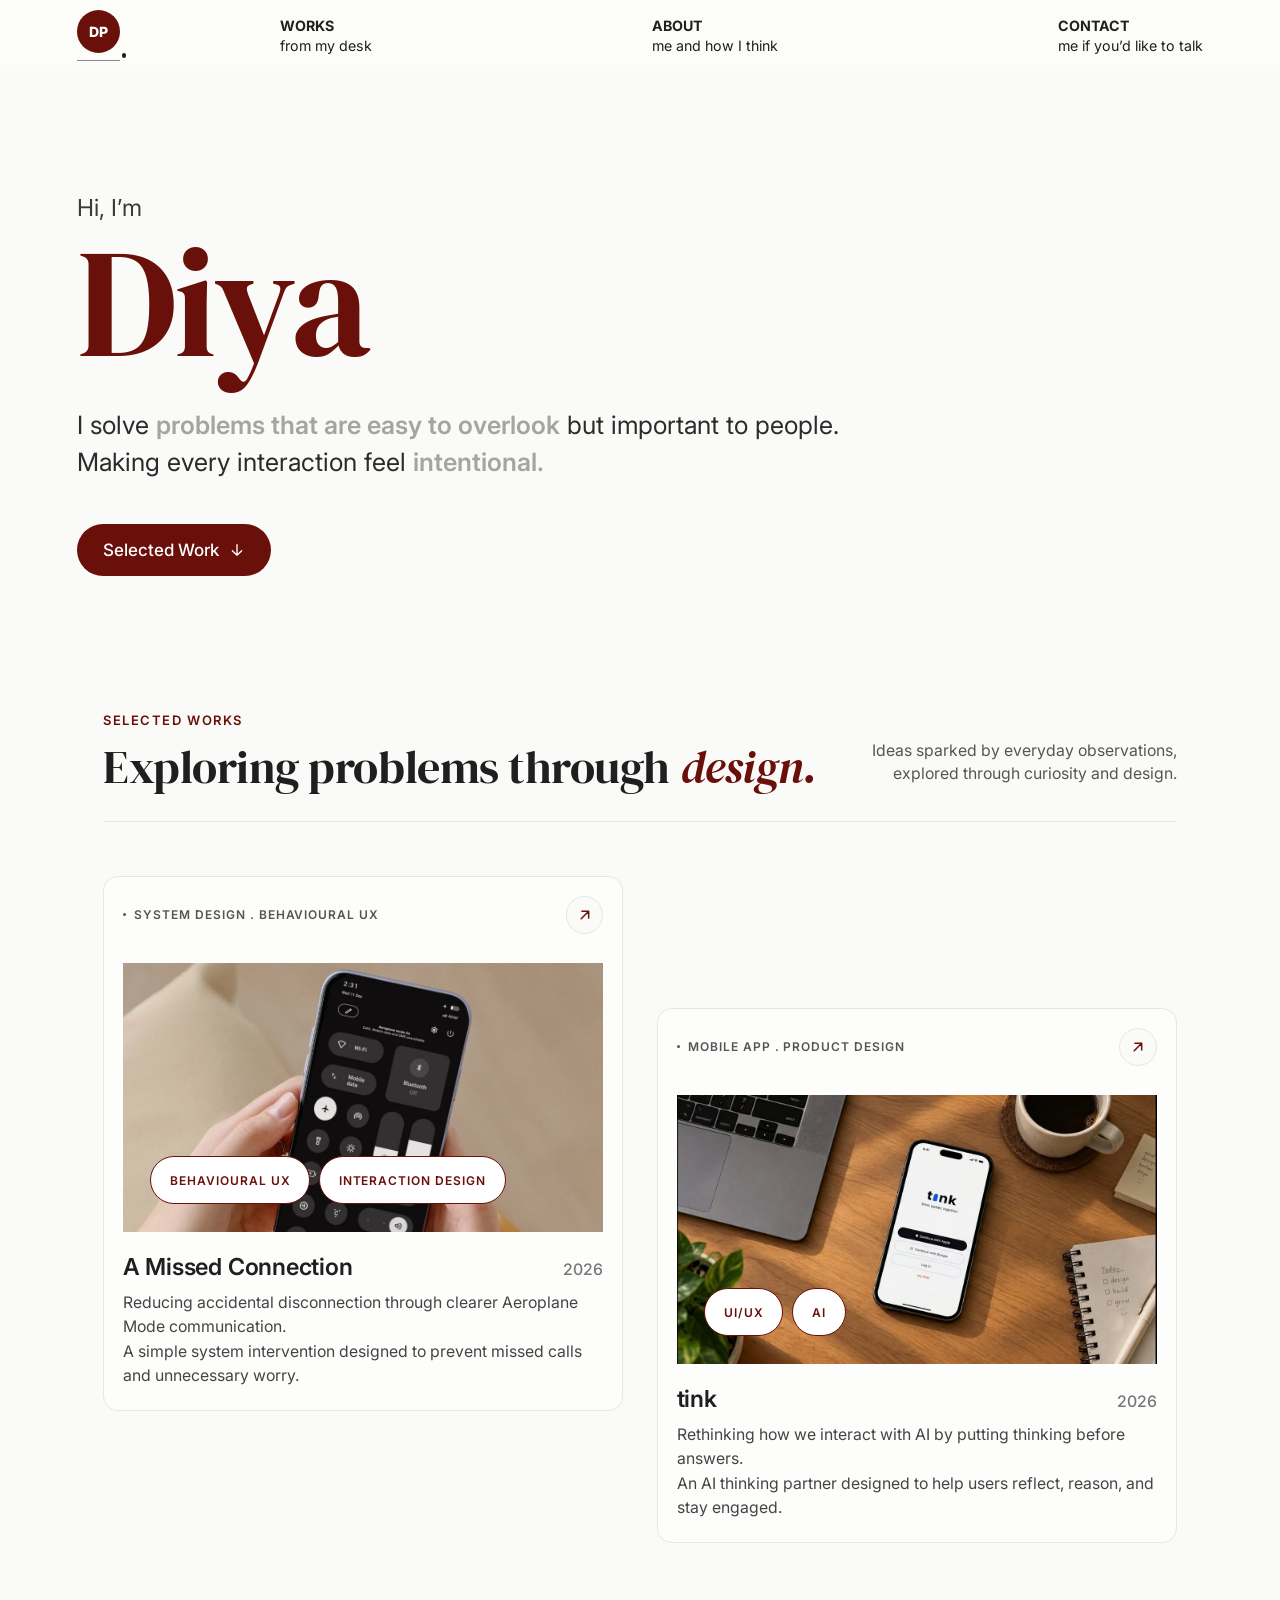
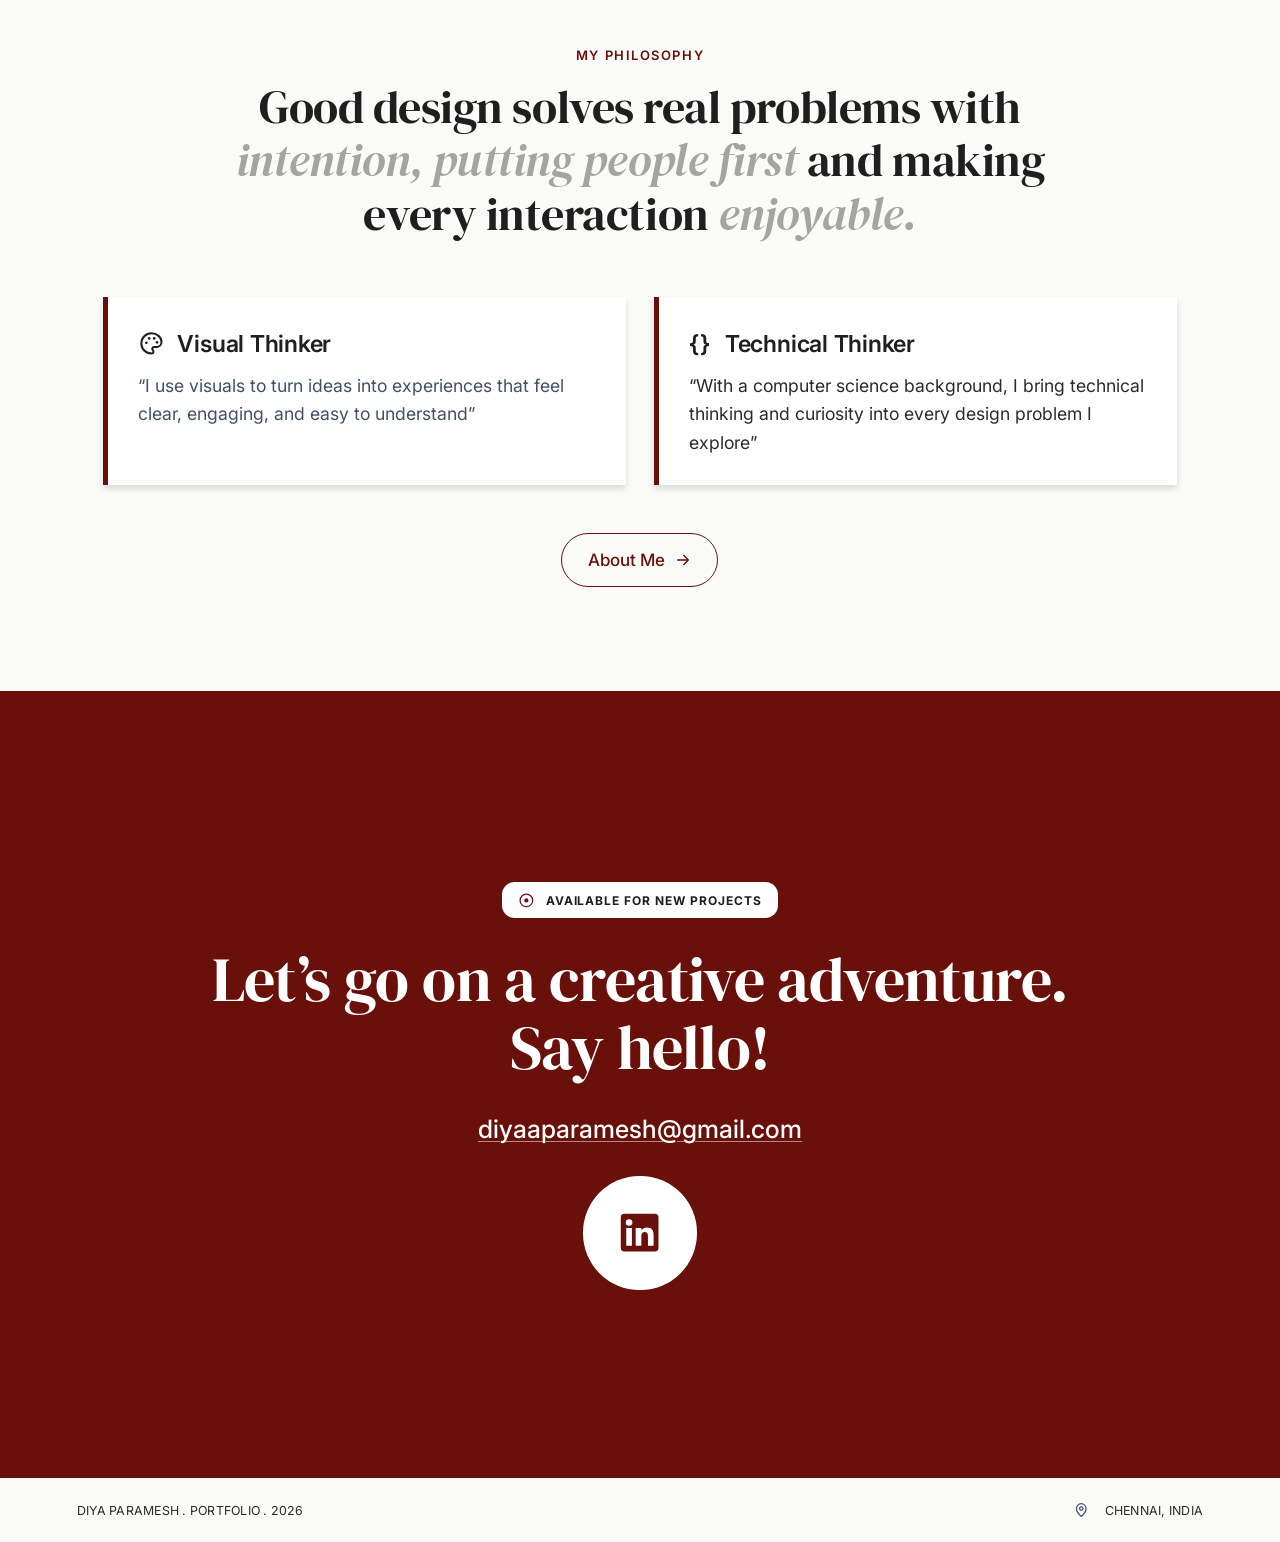
==== commit 862d1075: "Centre the LinkedIn mark inside its circle The 'in' letters sat about 6px left of centre within the " ====
--- a/index.html
+++ b/index.html
@@ -155,7 +155,7 @@
       <h2>Let’s go on a creative adventure.<br /> Say hello!</h2>
       <a class="email" href="mailto:diyaaparamesh@gmail.com">diyaaparamesh@gmail.com</a>
       <a class="social" href="https://www.linkedin.com/in/diyaparamesh" target="_blank" rel="noopener" aria-label="LinkedIn">
-        <svg viewBox="0 0 24 24" aria-hidden="true"><path d="M4 2h16a2 2 0 0 1 2 2v16a2 2 0 0 1-2 2H4a2 2 0 0 1-2-2V4a2 2 0 0 1 2-2Zm1.6 7.6V19h3V9.6h-3Zm1.5-4.7a1.75 1.75 0 1 0 0 3.5 1.75 1.75 0 0 0 0-3.5ZM10.6 9.6V19h3v-4.9c0-1.3.3-2.5 1.9-2.5s1.6 1.5 1.6 2.6V19h3v-5.4c0-2.6-.6-4.3-3.6-4.3-1.4 0-2.4.8-2.8 1.5h-.1V9.6h-3Z" /></svg>
+        <svg viewBox="0 0 24 24" aria-hidden="true"><path d="M4 2h16a2 2 0 0 1 2 2v16a2 2 0 0 1-2 2H4a2 2 0 0 1-2-2V4a2 2 0 0 1 2-2Zm0.9 7.6V19h3V9.6h-3Zm1.5-4.7a1.75 1.75 0 1 0 0 3.5 1.75 1.75 0 0 0 0-3.5ZM9.9 9.6V19h3v-4.9c0-1.3.3-2.5 1.9-2.5s1.6 1.5 1.6 2.6V19h3v-5.4c0-2.6-.6-4.3-3.6-4.3-1.4 0-2.4.8-2.8 1.5h-.1V9.6h-3Z" /></svg>
       </a>
     </section>
     <div class="bottom-bar container">
